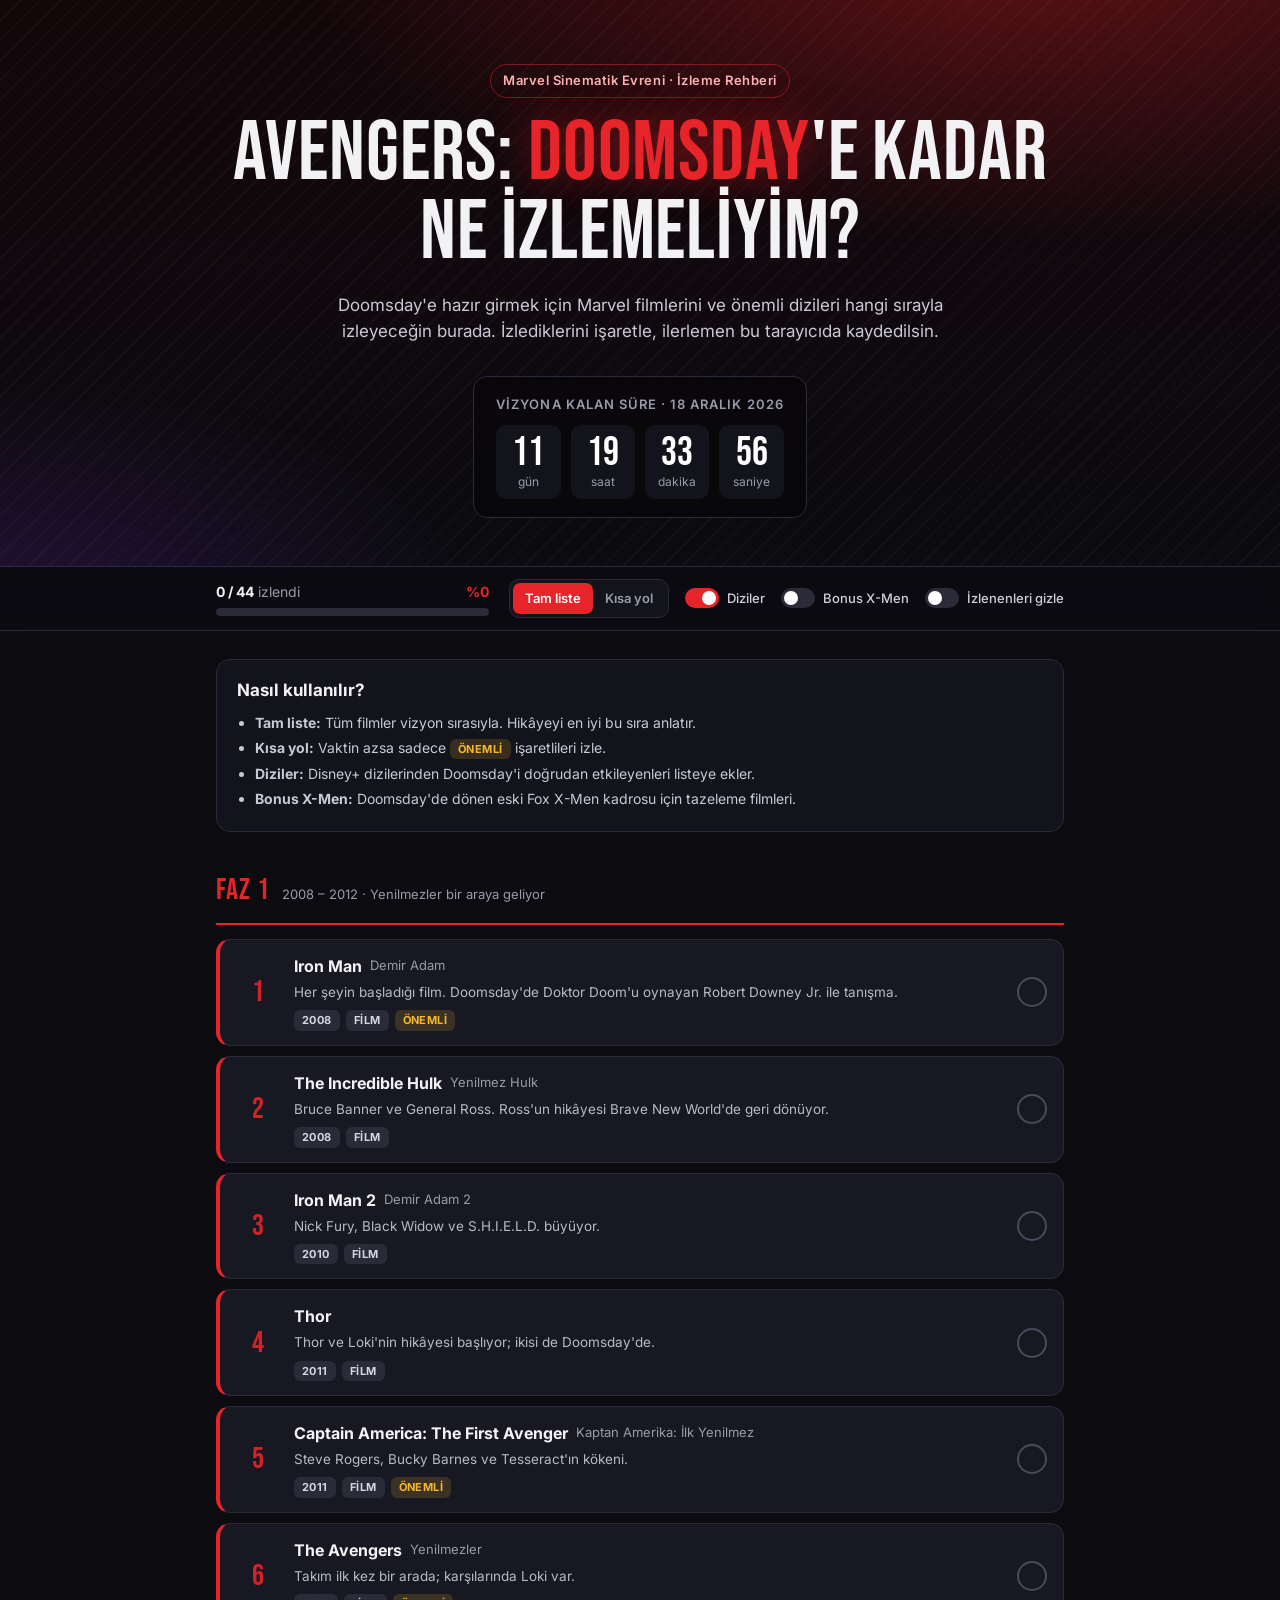
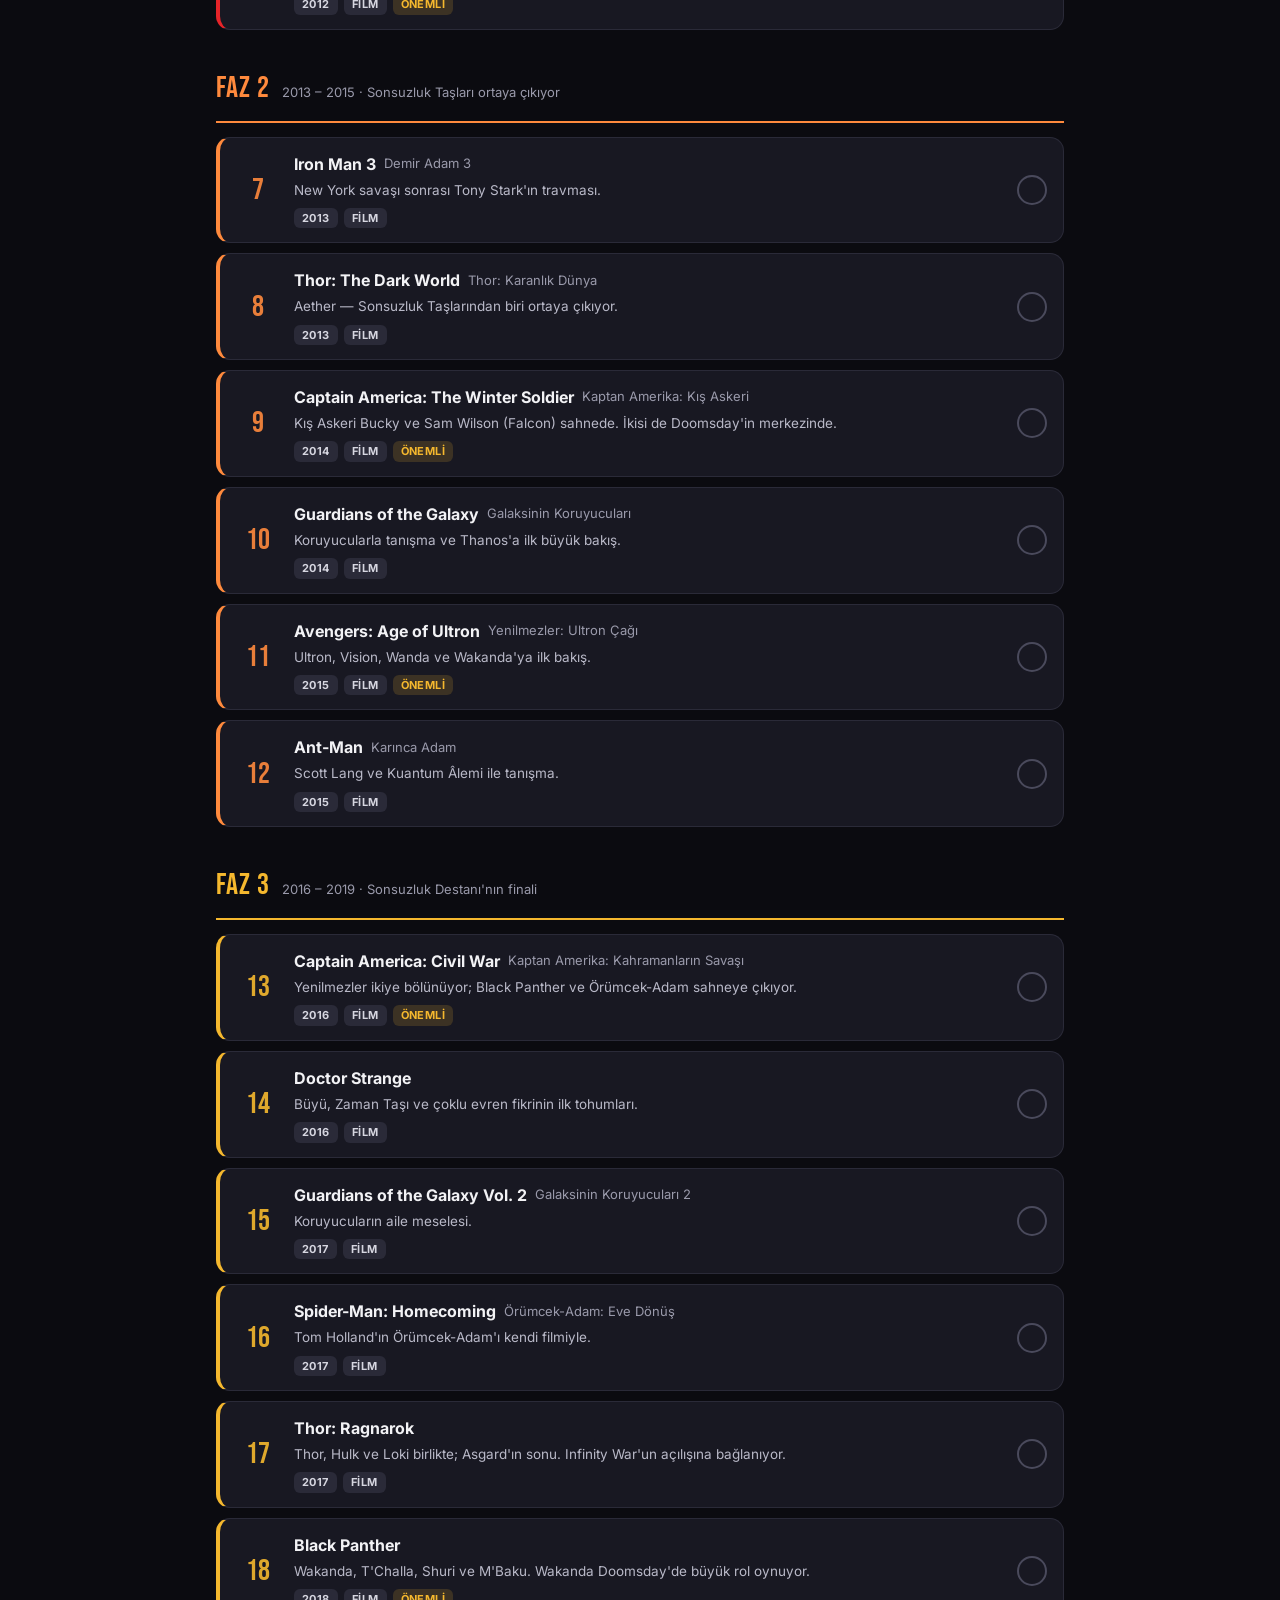
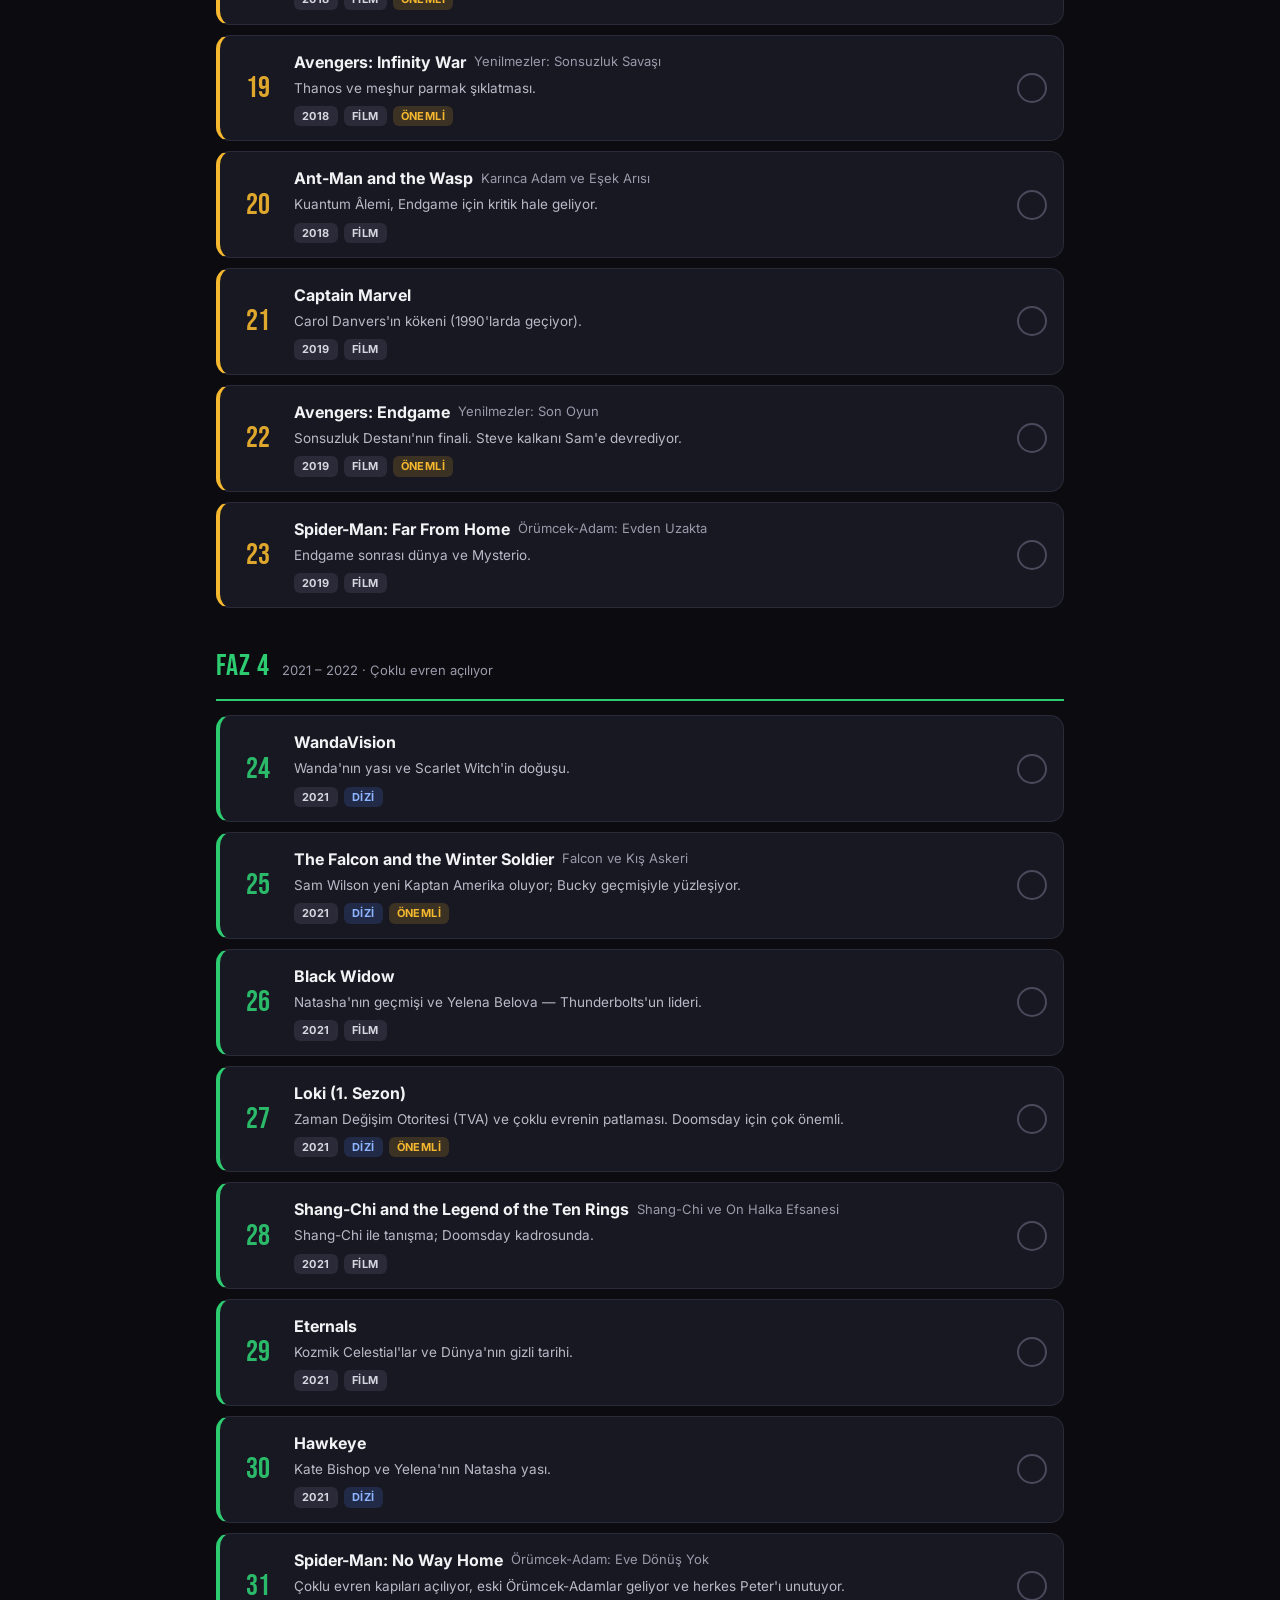
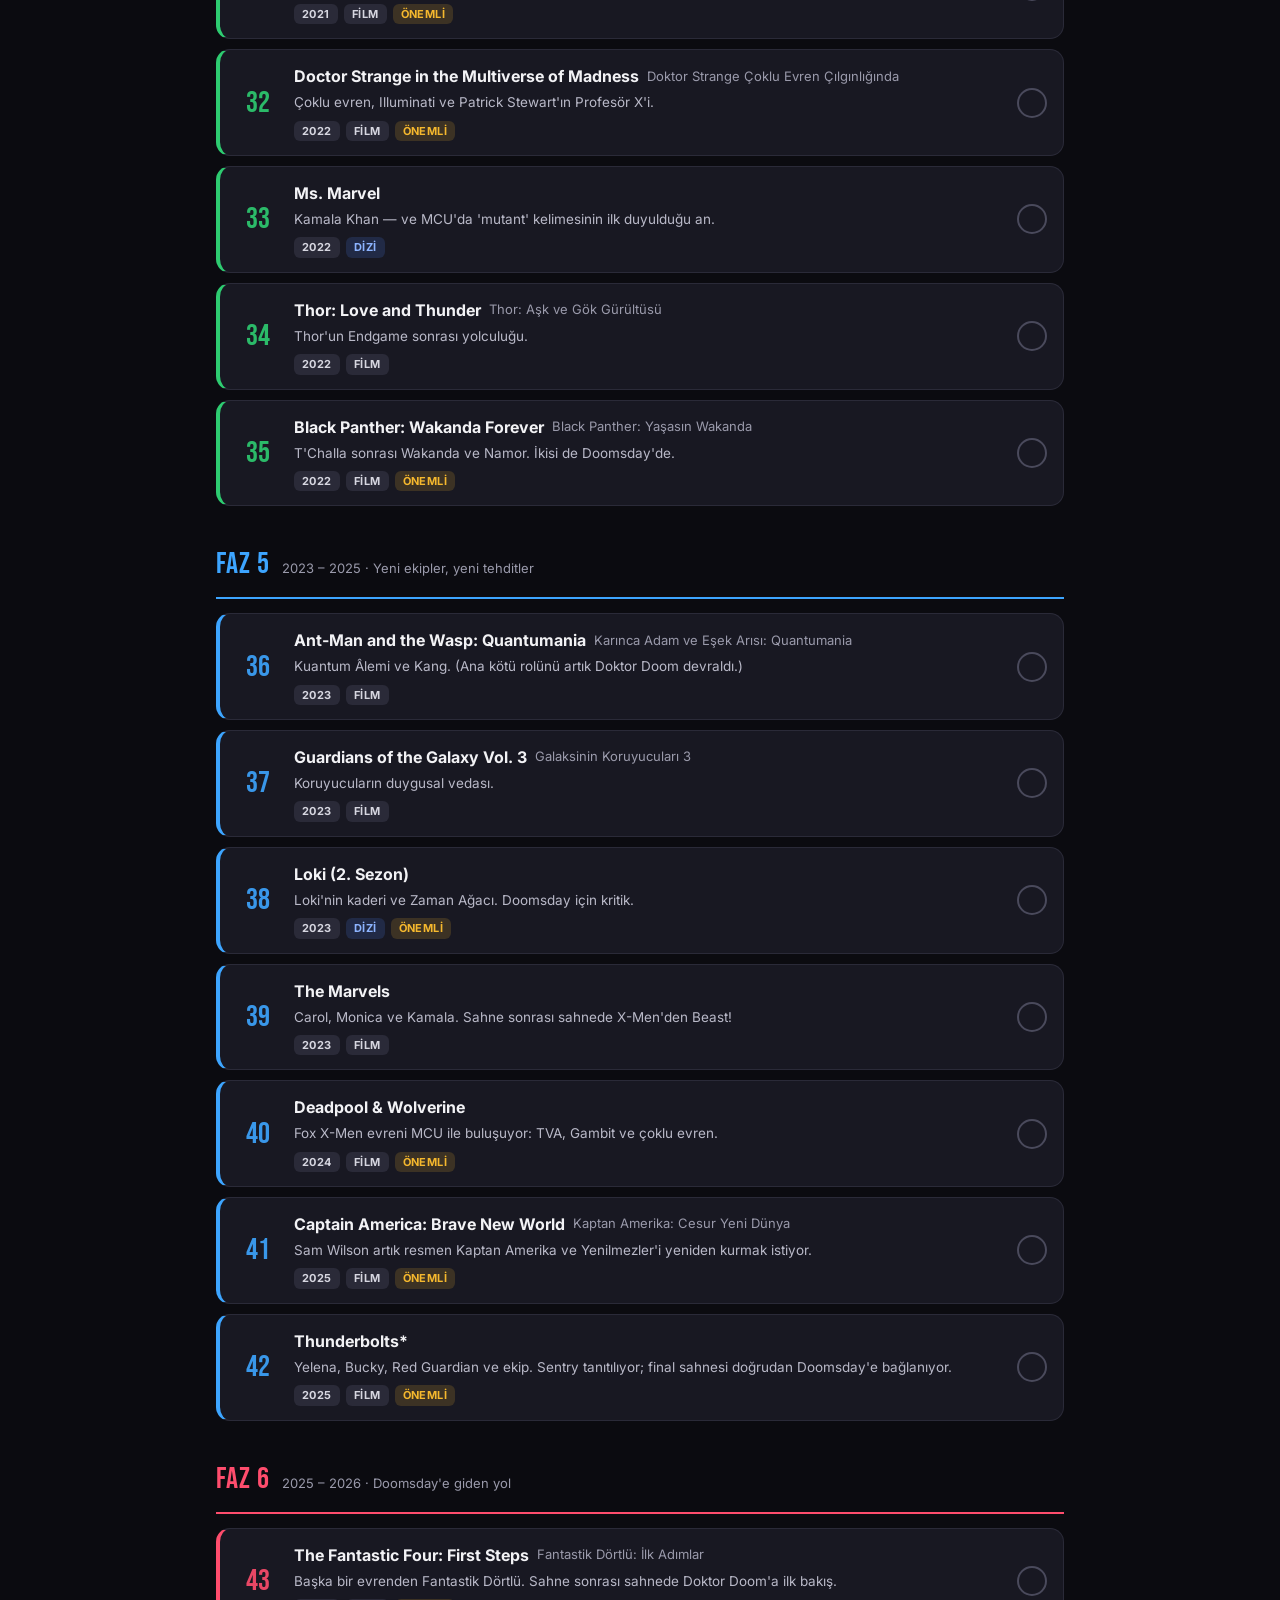
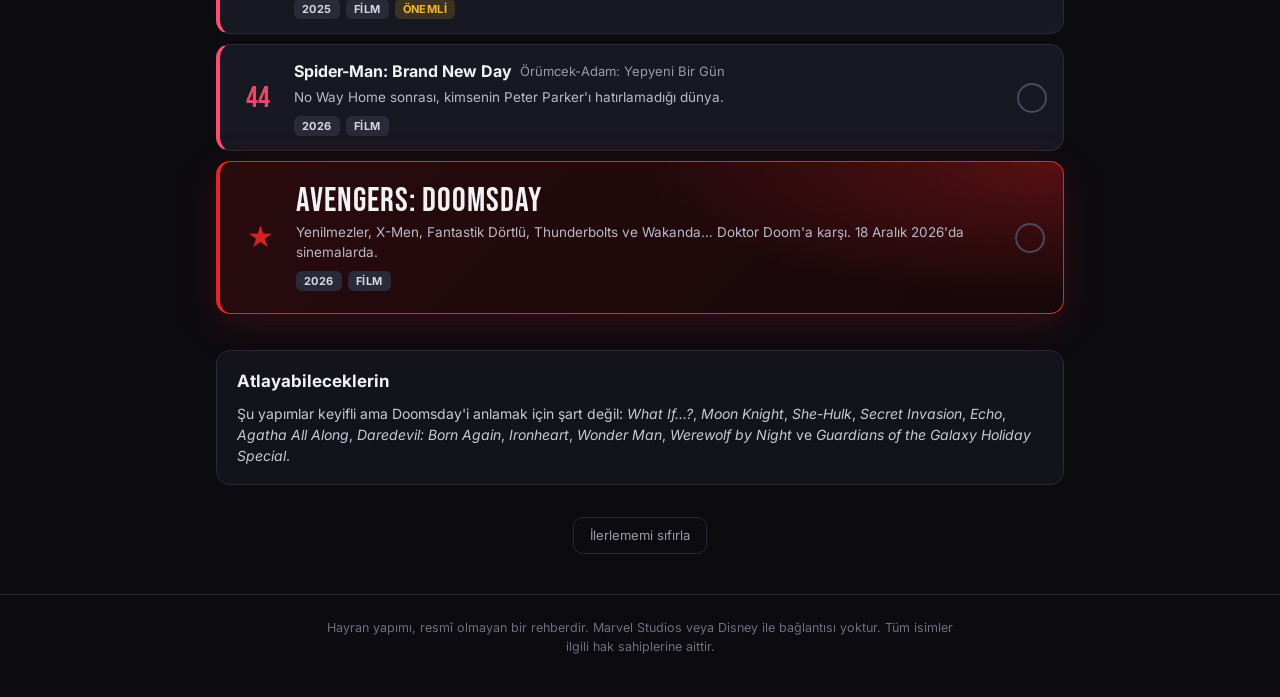
==== index.html @ 72cefd65 "Doomsday'e kadar Marvel izleme sırası sitesi Co-Authored-By: Claude Opus 5.5 <noreply@anthropic.com>" ====
<!doctype html>
<html lang="tr">
<head>
  <meta charset="utf-8">
  <meta name="viewport" content="width=device-width, initial-scale=1">
  <title>Doomsday'e Kadar Marvel İzleme Sırası</title>
  <meta name="description" content="Avengers: Doomsday'den önce hangi Marvel filmlerini ve dizilerini hangi sırayla izlemelisin? İzlediklerini işaretle, ilerlemeni takip et.">
  <meta property="og:title" content="Doomsday'e Kadar Marvel İzleme Sırası">
  <meta property="og:description" content="Avengers: Doomsday'den önce hangi Marvel yapımlarını hangi sırayla izlemelisin?">
  <link rel="icon" href="data:image/svg+xml,<svg xmlns='http://www.w3.org/2000/svg' viewBox='0 0 100 100'><rect width='100' height='100' rx='18' fill='%23e62429'/><text x='50' y='70' font-size='58' text-anchor='middle' font-family='Arial Black,Arial' font-weight='900' fill='white'>M</text></svg>">
  <link rel="preconnect" href="https://fonts.googleapis.com">
  <link rel="preconnect" href="https://fonts.gstatic.com" crossorigin>
  <link href="https://fonts.googleapis.com/css2?family=Bebas+Neue&family=Inter:wght@400;500;600;700&display=swap" rel="stylesheet">
  <link rel="stylesheet" href="style.css">
</head>
<body>
  <header class="hero">
    <div class="hero-inner">
      <p class="eyebrow">Marvel Sinematik Evreni · İzleme Rehberi</p>
      <h1>Avengers: <span>Doomsday</span>'e Kadar<br>Ne İzlemeliyim?</h1>
      <p class="lead">Doomsday'e hazır girmek için Marvel filmlerini ve önemli dizileri hangi sırayla izleyeceğin burada. İzlediklerini işaretle, ilerlemen bu tarayıcıda kaydedilsin.</p>

      <div class="countdown" id="countdown" aria-live="polite">
        <div class="cd-label">Vizyona kalan süre · 18 Aralık 2026</div>
        <div class="cd-grid">
          <div><b id="cd-d">--</b><small>gün</small></div>
          <div><b id="cd-h">--</b><small>saat</small></div>
          <div><b id="cd-m">--</b><small>dakika</small></div>
          <div><b id="cd-s">--</b><small>saniye</small></div>
        </div>
      </div>
    </div>
  </header>

  <div class="toolbar" id="toolbar">
    <div class="toolbar-inner">
      <div class="progress-wrap">
        <div class="progress-text"><span id="progress-count">0 / 0</span> izlendi <span id="progress-pct" class="pct">%0</span></div>
        <div class="progress-bar"><div id="progress-fill"></div></div>
      </div>
      <div class="controls">
        <div class="seg" role="group" aria-label="Liste türü">
          <button type="button" data-mode="full" class="active">Tam liste</button>
          <button type="button" data-mode="short">Kısa yol</button>
        </div>
        <label class="toggle"><input type="checkbox" id="show-series" checked><span></span>Diziler</label>
        <label class="toggle"><input type="checkbox" id="show-bonus"><span></span>Bonus X-Men</label>
        <label class="toggle"><input type="checkbox" id="hide-watched"><span></span>İzlenenleri gizle</label>
      </div>
    </div>
  </div>

  <main class="container">
    <section class="info">
      <div class="info-card">
        <h2>Nasıl kullanılır?</h2>
        <ul>
          <li><b>Tam liste:</b> Tüm filmler vizyon sırasıyla. Hikâyeyi en iyi bu sıra anlatır.</li>
          <li><b>Kısa yol:</b> Vaktin azsa sadece <span class="badge key">ÖNEMLİ</span> işaretlileri izle.</li>
          <li><b>Diziler:</b> Disney+ dizilerinden Doomsday'i doğrudan etkileyenleri listeye ekler.</li>
          <li><b>Bonus X-Men:</b> Doomsday'de dönen eski Fox X-Men kadrosu için tazeleme filmleri.</li>
        </ul>
      </div>
    </section>

    <div id="list"></div>

    <section class="info skip">
      <div class="info-card">
        <h2>Atlayabileceklerin</h2>
        <p>Şu yapımlar keyifli ama Doomsday'i anlamak için şart değil: <i>What If...?</i>, <i>Moon Knight</i>, <i>She-Hulk</i>, <i>Secret Invasion</i>, <i>Echo</i>, <i>Agatha All Along</i>, <i>Daredevil: Born Again</i>, <i>Ironheart</i>, <i>Wonder Man</i>, <i>Werewolf by Night</i> ve <i>Guardians of the Galaxy Holiday Special</i>.</p>
      </div>
    </section>

    <div class="reset-row">
      <button type="button" id="reset" class="reset">İlerlememi sıfırla</button>
    </div>
  </main>

  <footer>
    <p>Hayran yapımı, resmî olmayan bir rehberdir. Marvel Studios veya Disney ile bağlantısı yoktur. Tüm isimler ilgili hak sahiplerine aittir.</p>
  </footer>

  <script src="app.js"></script>
</body>
</html>
---- style.css ----
:root {
  --bg: #0b0b10;
  --bg-2: #13131b;
  --card: #181822;
  --card-hover: #1e1e2a;
  --line: #2a2a38;
  --text: #f2f2f5;
  --muted: #9a9aab;
  --red: #e62429;
  --red-dark: #a8151a;
  --gold: #f5b82e;
  --green: #2ecc71;
  --radius: 14px;
}

* { box-sizing: border-box; }

html { scroll-behavior: smooth; }

body {
  margin: 0;
  background: var(--bg);
  color: var(--text);
  font-family: "Inter", system-ui, -apple-system, "Segoe UI", Roboto, sans-serif;
  line-height: 1.5;
  -webkit-font-smoothing: antialiased;
}

/* ---------- Hero ---------- */
.hero {
  position: relative;
  overflow: hidden;
  padding: 64px 16px 48px;
  background:
    radial-gradient(1200px 500px at 80% -10%, rgba(230, 36, 41, .35), transparent 60%),
    radial-gradient(800px 400px at 0% 110%, rgba(120, 40, 200, .22), transparent 60%),
    linear-gradient(180deg, #14070a 0%, var(--bg) 100%);
  border-bottom: 1px solid var(--line);
}

.hero::after {
  content: "";
  position: absolute;
  inset: 0;
  background-image: repeating-linear-gradient(135deg, rgba(255,255,255,.025) 0 2px, transparent 2px 14px);
  pointer-events: none;
}

.hero-inner {
  position: relative;
  z-index: 1;
  max-width: 880px;
  margin: 0 auto;
  text-align: center;
}

.eyebrow {
  display: inline-block;
  margin: 0 0 16px;
  padding: 6px 12px;
  border: 1px solid rgba(230, 36, 41, .5);
  border-radius: 999px;
  color: #ffb3b5;
  font-size: 13px;
  font-weight: 600;
  letter-spacing: .04em;
}

h1 {
  margin: 0;
  font-family: "Bebas Neue", Impact, sans-serif;
  font-weight: 400;
  font-size: clamp(42px, 8vw, 84px);
  line-height: .95;
  letter-spacing: .01em;
}

h1 span { color: var(--red); text-shadow: 0 0 40px rgba(230, 36, 41, .5); }

.lead {
  max-width: 620px;
  margin: 20px auto 0;
  color: #c9c9d6;
  font-size: 17px;
}

/* ---------- Countdown ---------- */
.countdown {
  display: inline-block;
  margin-top: 32px;
  padding: 18px 22px;
  background: rgba(0, 0, 0, .35);
  border: 1px solid var(--line);
  border-radius: var(--radius);
  backdrop-filter: blur(6px);
}

.cd-label {
  color: var(--muted);
  font-size: 13px;
  font-weight: 600;
  text-transform: uppercase;
  letter-spacing: .08em;
  margin-bottom: 10px;
}

.cd-grid {
  display: grid;
  grid-template-columns: repeat(4, minmax(64px, 1fr));
  gap: 10px;
}

.cd-grid div {
  display: flex;
  flex-direction: column;
  align-items: center;
  padding: 8px 6px;
  background: var(--bg-2);
  border-radius: 10px;
}

.cd-grid b {
  font-family: "Bebas Neue", Impact, sans-serif;
  font-weight: 400;
  font-size: 40px;
  line-height: 1;
  color: #fff;
  font-variant-numeric: tabular-nums;
}

.cd-grid small { color: var(--muted); font-size: 12px; }

.countdown.released .cd-grid { display: none; }
.countdown.released .cd-label { color: var(--gold); font-size: 16px; margin: 0; }

/* ---------- Toolbar ---------- */
.toolbar {
  position: sticky;
  top: 0;
  z-index: 10;
  background: rgba(11, 11, 16, .88);
  backdrop-filter: blur(10px);
  border-bottom: 1px solid var(--line);
}

.toolbar-inner {
  max-width: 880px;
  margin: 0 auto;
  padding: 12px 16px;
  display: flex;
  flex-wrap: wrap;
  gap: 12px 20px;
  align-items: center;
  justify-content: space-between;
}

.progress-wrap { flex: 1 1 220px; min-width: 200px; }

.progress-text { font-size: 14px; color: var(--muted); margin-bottom: 6px; }
.progress-text #progress-count { color: var(--text); font-weight: 700; }
.pct { float: right; color: var(--red); font-weight: 700; }

.progress-bar {
  height: 8px;
  background: var(--line);
  border-radius: 99px;
  overflow: hidden;
}

#progress-fill {
  height: 100%;
  width: 0;
  background: linear-gradient(90deg, var(--red-dark), var(--red), #ff6a3d);
  border-radius: 99px;
  transition: width .4s ease;
}

.controls {
  display: flex;
  flex-wrap: wrap;
  gap: 10px 16px;
  align-items: center;
}

.seg {
  display: inline-flex;
  background: var(--bg-2);
  border: 1px solid var(--line);
  border-radius: 10px;
  padding: 3px;
}

.seg button {
  border: 0;
  background: transparent;
  color: var(--muted);
  font: inherit;
  font-size: 13px;
  font-weight: 600;
  padding: 6px 12px;
  border-radius: 7px;
  cursor: pointer;
}

.seg button.active { background: var(--red); color: #fff; }

.toggle {
  display: inline-flex;
  align-items: center;
  gap: 8px;
  font-size: 13px;
  font-weight: 500;
  color: #d0d0dc;
  cursor: pointer;
  user-select: none;
}

.toggle input { position: absolute; opacity: 0; pointer-events: none; }

.toggle span {
  position: relative;
  width: 34px;
  height: 20px;
  background: var(--line);
  border-radius: 99px;
  transition: background .2s;
  flex-shrink: 0;
}

.toggle span::after {
  content: "";
  position: absolute;
  top: 3px;
  left: 3px;
  width: 14px;
  height: 14px;
  background: #fff;
  border-radius: 50%;
  transition: transform .2s;
}

.toggle input:checked + span { background: var(--red); }
.toggle input:checked + span::after { transform: translateX(14px); }
.toggle input:focus-visible + span { outline: 2px solid var(--gold); outline-offset: 2px; }

/* ---------- Content ---------- */
.container {
  max-width: 880px;
  margin: 0 auto;
  padding: 28px 16px 40px;
}

.info-card {
  background: var(--bg-2);
  border: 1px solid var(--line);
  border-radius: var(--radius);
  padding: 18px 20px;
}

.info-card h2 { margin: 0 0 8px; font-size: 17px; }
.info-card ul { margin: 0; padding-left: 18px; color: #c9c9d6; font-size: 14px; }
.info-card li { margin: 4px 0; }
.info-card p { margin: 0; color: #c9c9d6; font-size: 14px; }
.info.skip { margin-top: 36px; }

.phase { margin-top: 36px; }

.phase-head {
  display: flex;
  align-items: baseline;
  gap: 12px;
  margin-bottom: 14px;
  padding-bottom: 10px;
  border-bottom: 2px solid var(--phase-color, var(--red));
}

.phase-head h3 {
  margin: 0;
  font-family: "Bebas Neue", Impact, sans-serif;
  font-weight: 400;
  font-size: 30px;
  letter-spacing: .03em;
  color: var(--phase-color, var(--red));
}

.phase-head p { margin: 0; color: var(--muted); font-size: 13px; }

.items { display: grid; gap: 10px; }

.item {
  position: relative;
  display: grid;
  grid-template-columns: 44px 1fr auto;
  gap: 14px;
  align-items: center;
  padding: 14px 16px;
  background: var(--card);
  border: 1px solid var(--line);
  border-left: 4px solid var(--phase-color, var(--red));
  border-radius: var(--radius);
  cursor: pointer;
  transition: background .15s, transform .15s, opacity .2s;
}

.item:hover { background: var(--card-hover); }
.item:focus-visible { outline: 2px solid var(--gold); outline-offset: 2px; }

.num {
  font-family: "Bebas Neue", Impact, sans-serif;
  font-size: 30px;
  line-height: 1;
  text-align: center;
  color: var(--phase-color, var(--red));
  opacity: .9;
}

.title-row {
  display: flex;
  flex-wrap: wrap;
  align-items: center;
  gap: 6px 8px;
}

.title { margin: 0; font-size: 16px; font-weight: 700; }
.tr-title { color: var(--muted); font-size: 13px; }

.note { margin: 4px 0 0; font-size: 13.5px; color: #b9b9c8; }

.meta { display: flex; flex-wrap: wrap; gap: 6px; margin-top: 8px; }

.badge {
  display: inline-block;
  padding: 2px 8px;
  border-radius: 6px;
  font-size: 11px;
  font-weight: 700;
  letter-spacing: .04em;
  background: var(--line);
  color: #d6d6e0;
}

.badge.key { background: rgba(245, 184, 46, .16); color: var(--gold); }
.badge.series { background: rgba(80, 140, 255, .16); color: #8db4ff; }
.badge.bonus { background: rgba(180, 100, 255, .16); color: #c9a2ff; }

.check {
  width: 30px;
  height: 30px;
  border: 2px solid #4a4a5c;
  border-radius: 50%;
  display: grid;
  place-items: center;
  transition: background .2s, border-color .2s;
}

.check svg { width: 16px; height: 16px; opacity: 0; transition: opacity .2s; }

.item.watched { opacity: .55; }
.item.watched .title { text-decoration: line-through; text-decoration-color: rgba(255,255,255,.35); }
.item.watched .check { background: var(--green); border-color: var(--green); }
.item.watched .check svg { opacity: 1; }

/* Finale card */
.item.finale {
  grid-template-columns: 44px 1fr auto;
  padding: 22px 18px;
  border: 1px solid var(--red);
  border-left: 4px solid var(--red);
  background:
    radial-gradient(600px 200px at 100% 0%, rgba(230, 36, 41, .3), transparent 70%),
    linear-gradient(135deg, #2a0b0e, #160709);
  box-shadow: 0 10px 40px rgba(230, 36, 41, .18);
}

.item.finale .title {
  font-family: "Bebas Neue", Impact, sans-serif;
  font-weight: 400;
  font-size: 34px;
  letter-spacing: .03em;
  line-height: 1;
}

.item.finale .num { color: var(--red); }

.empty {
  padding: 24px;
  text-align: center;
  color: var(--muted);
  border: 1px dashed var(--line);
  border-radius: var(--radius);
}

.reset-row { text-align: center; margin-top: 32px; }

.reset {
  background: transparent;
  border: 1px solid var(--line);
  color: var(--muted);
  font: inherit;
  font-size: 13px;
  padding: 8px 16px;
  border-radius: 10px;
  cursor: pointer;
}

.reset:hover { color: var(--text); border-color: var(--red); }

footer {
  border-top: 1px solid var(--line);
  padding: 24px 16px 40px;
  text-align: center;
  color: #6f6f80;
  font-size: 12.5px;
}

footer p { max-width: 640px; margin: 0 auto; }

/* ---------- Mobile ---------- */
@media (max-width: 600px) {
  .hero { padding: 44px 16px 36px; }
  .lead { font-size: 15px; }
  .cd-grid { grid-template-columns: repeat(4, minmax(56px, 1fr)); gap: 6px; }
  .cd-grid b { font-size: 30px; }
  .toolbar { position: static; }
  .controls { width: 100%; }
  .item { grid-template-columns: 32px 1fr auto; gap: 10px; padding: 12px; }
  .num { font-size: 24px; }
  .title { font-size: 15px; }
  .item.finale .title { font-size: 28px; }
  .check { width: 26px; height: 26px; }
}
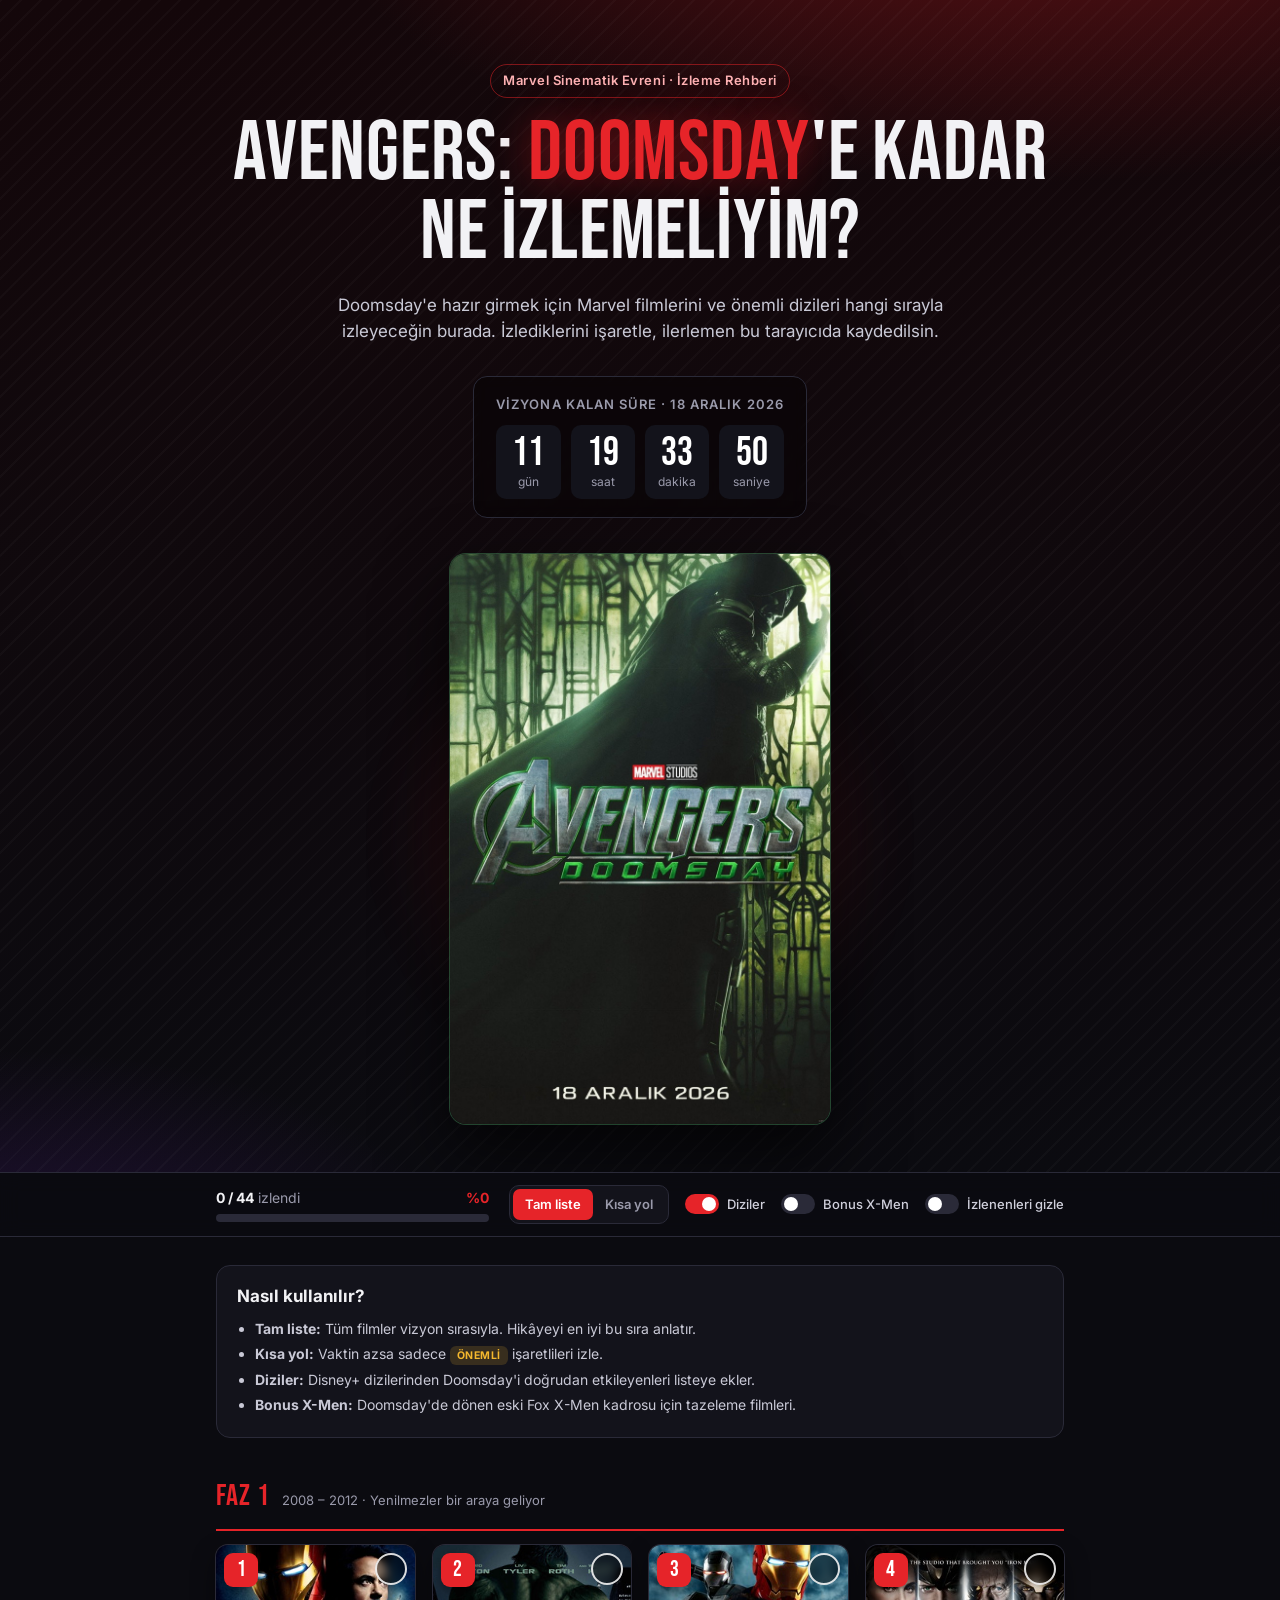
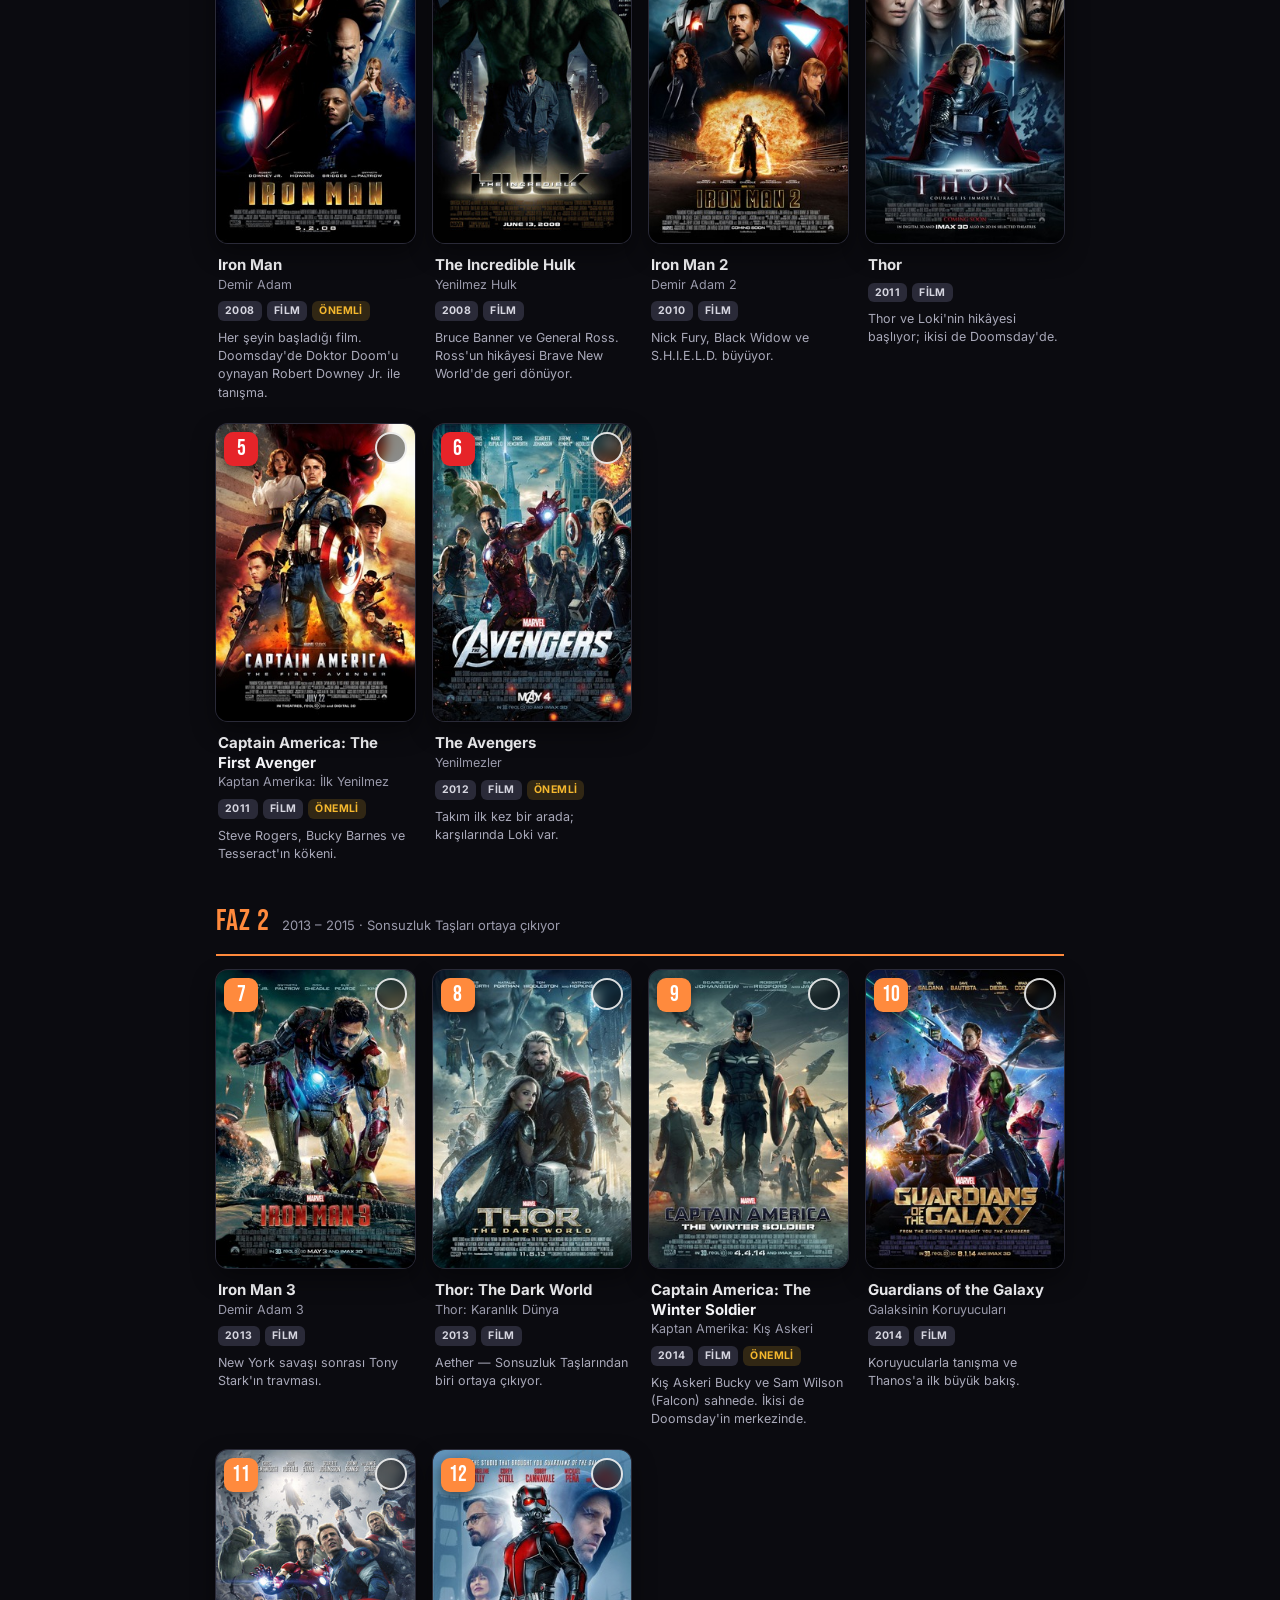
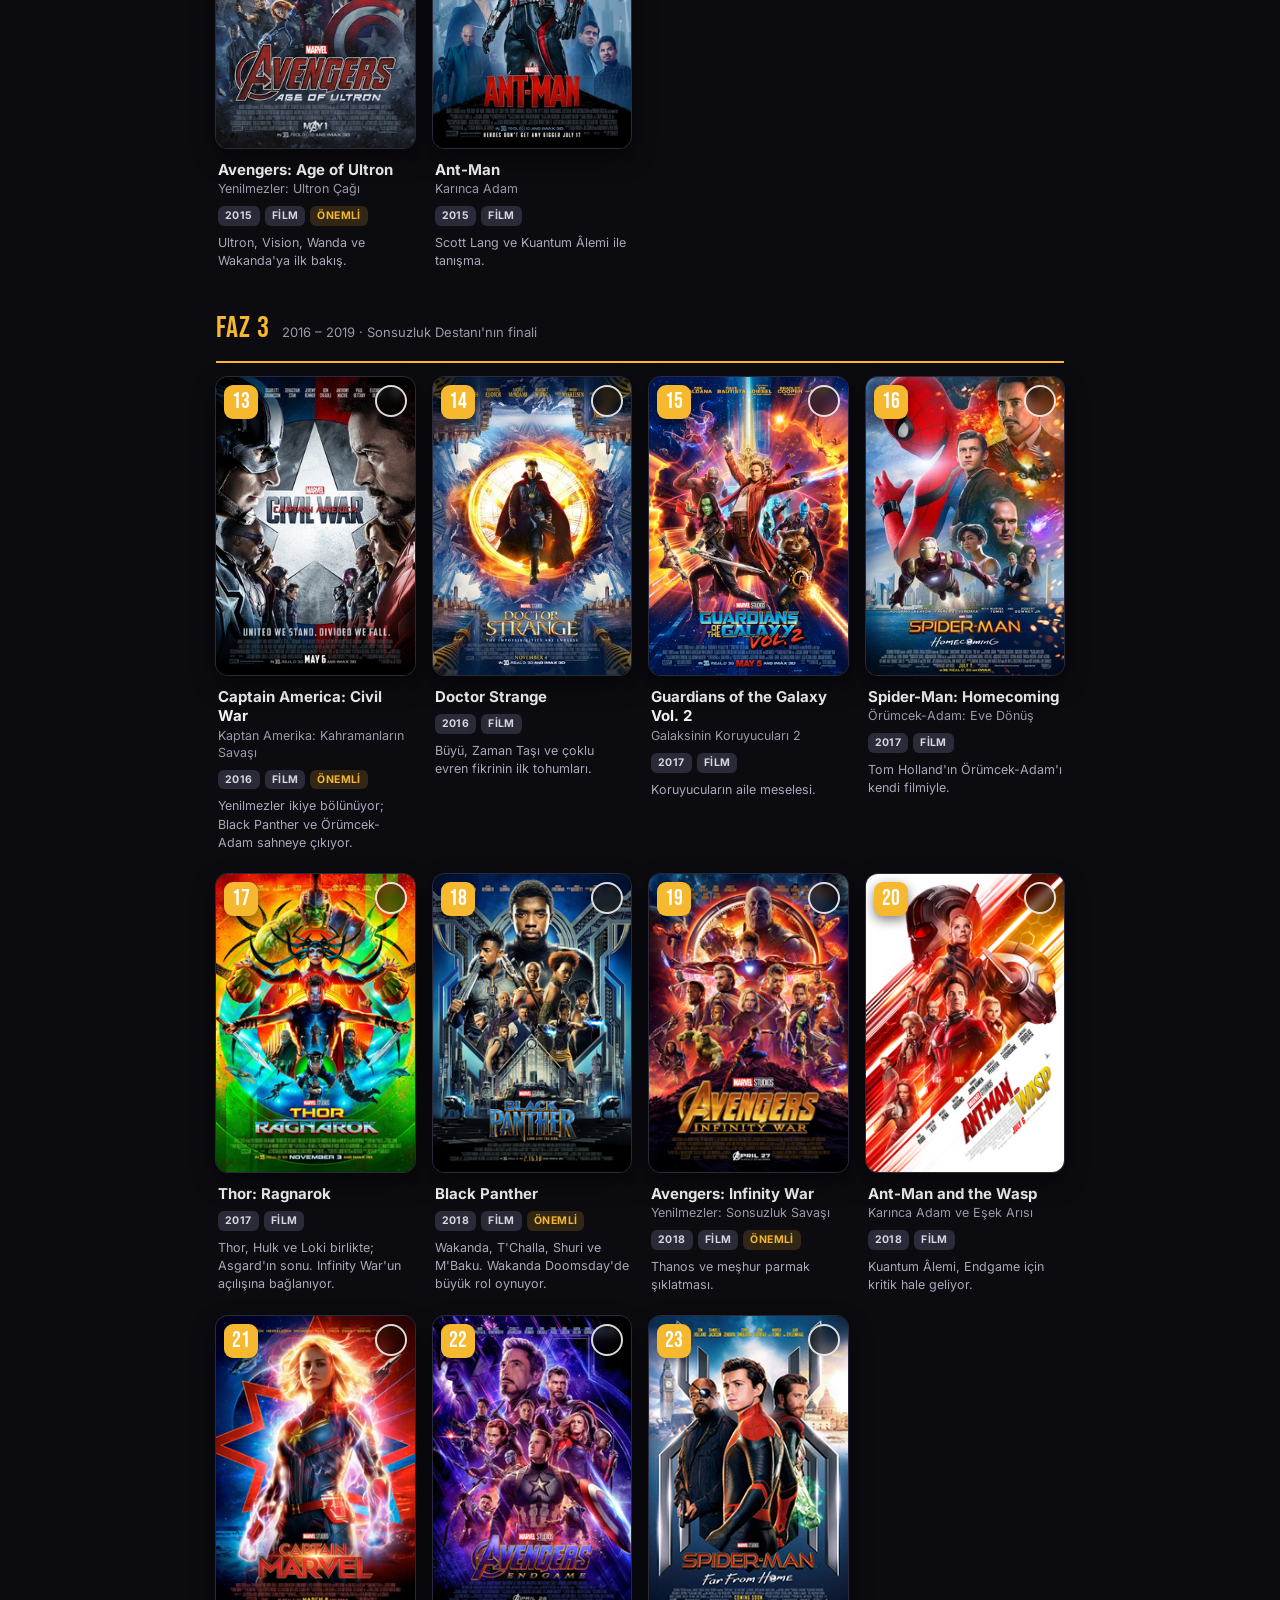
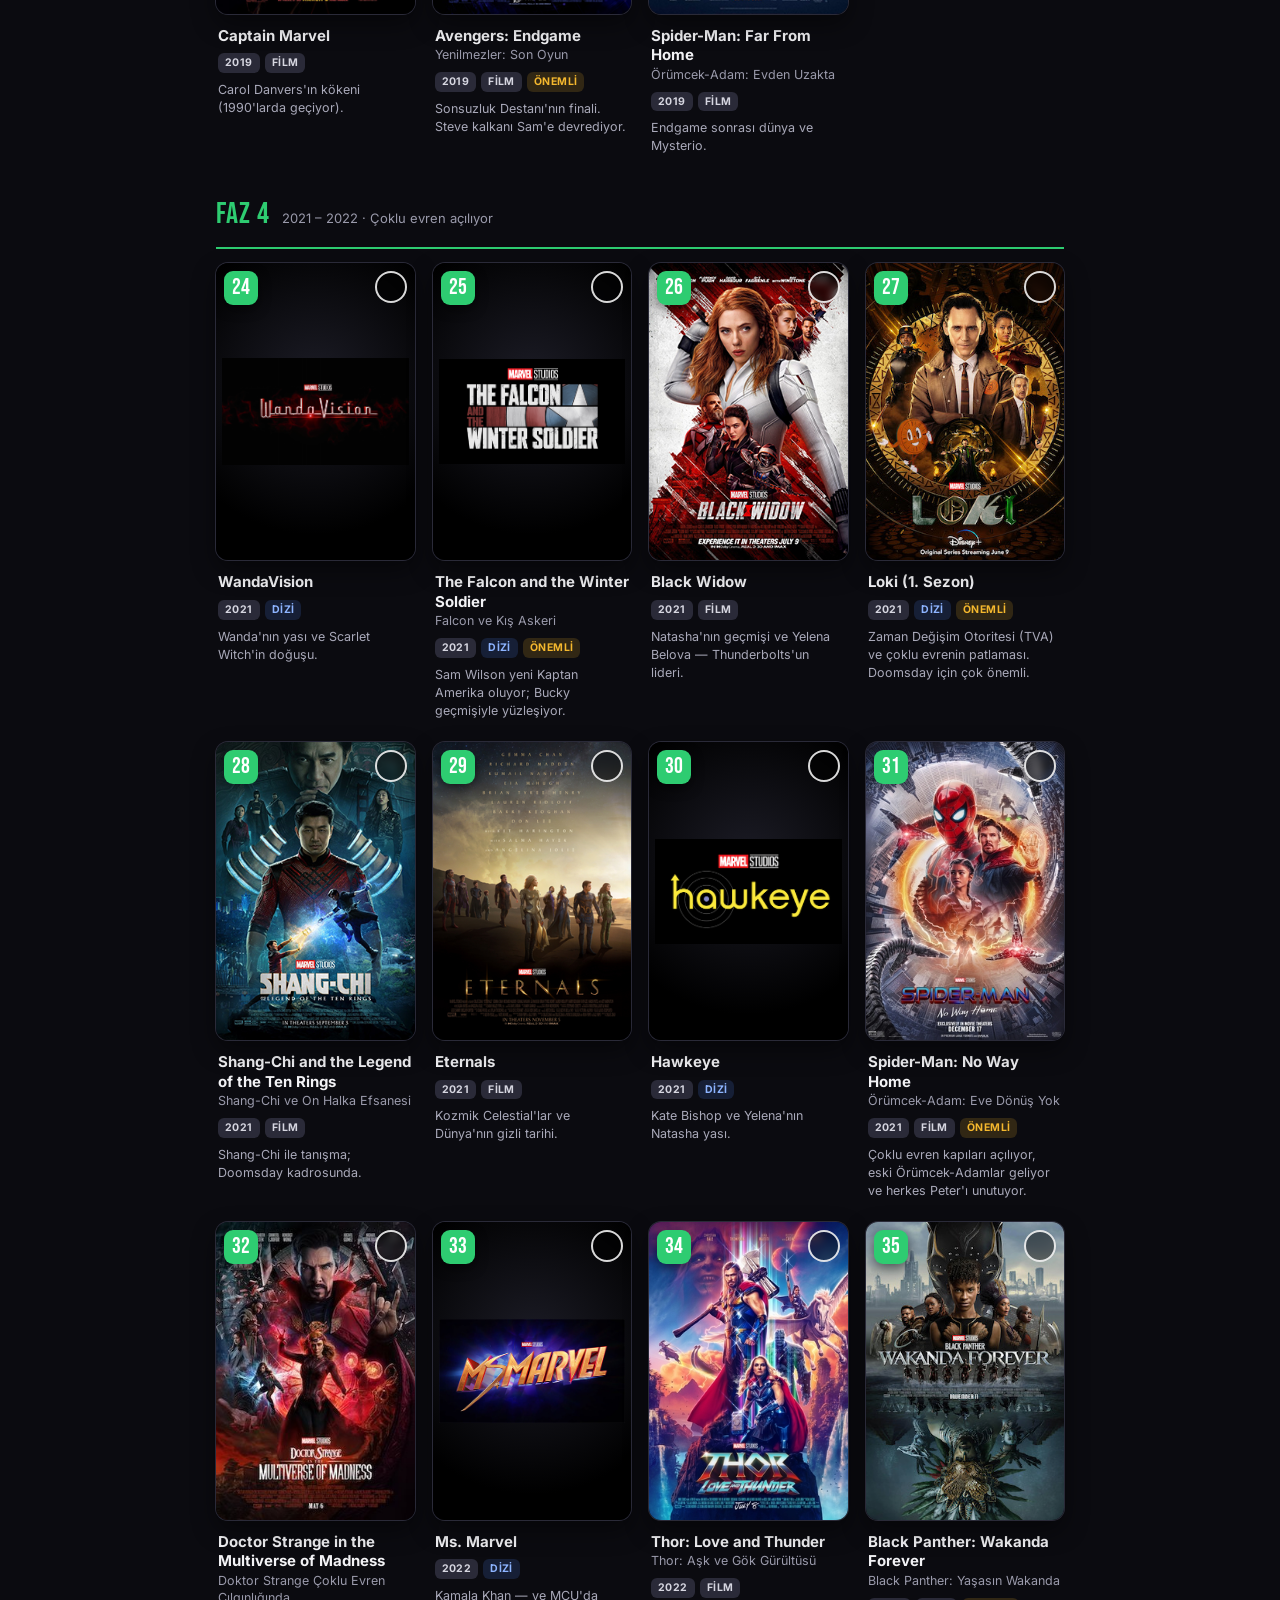
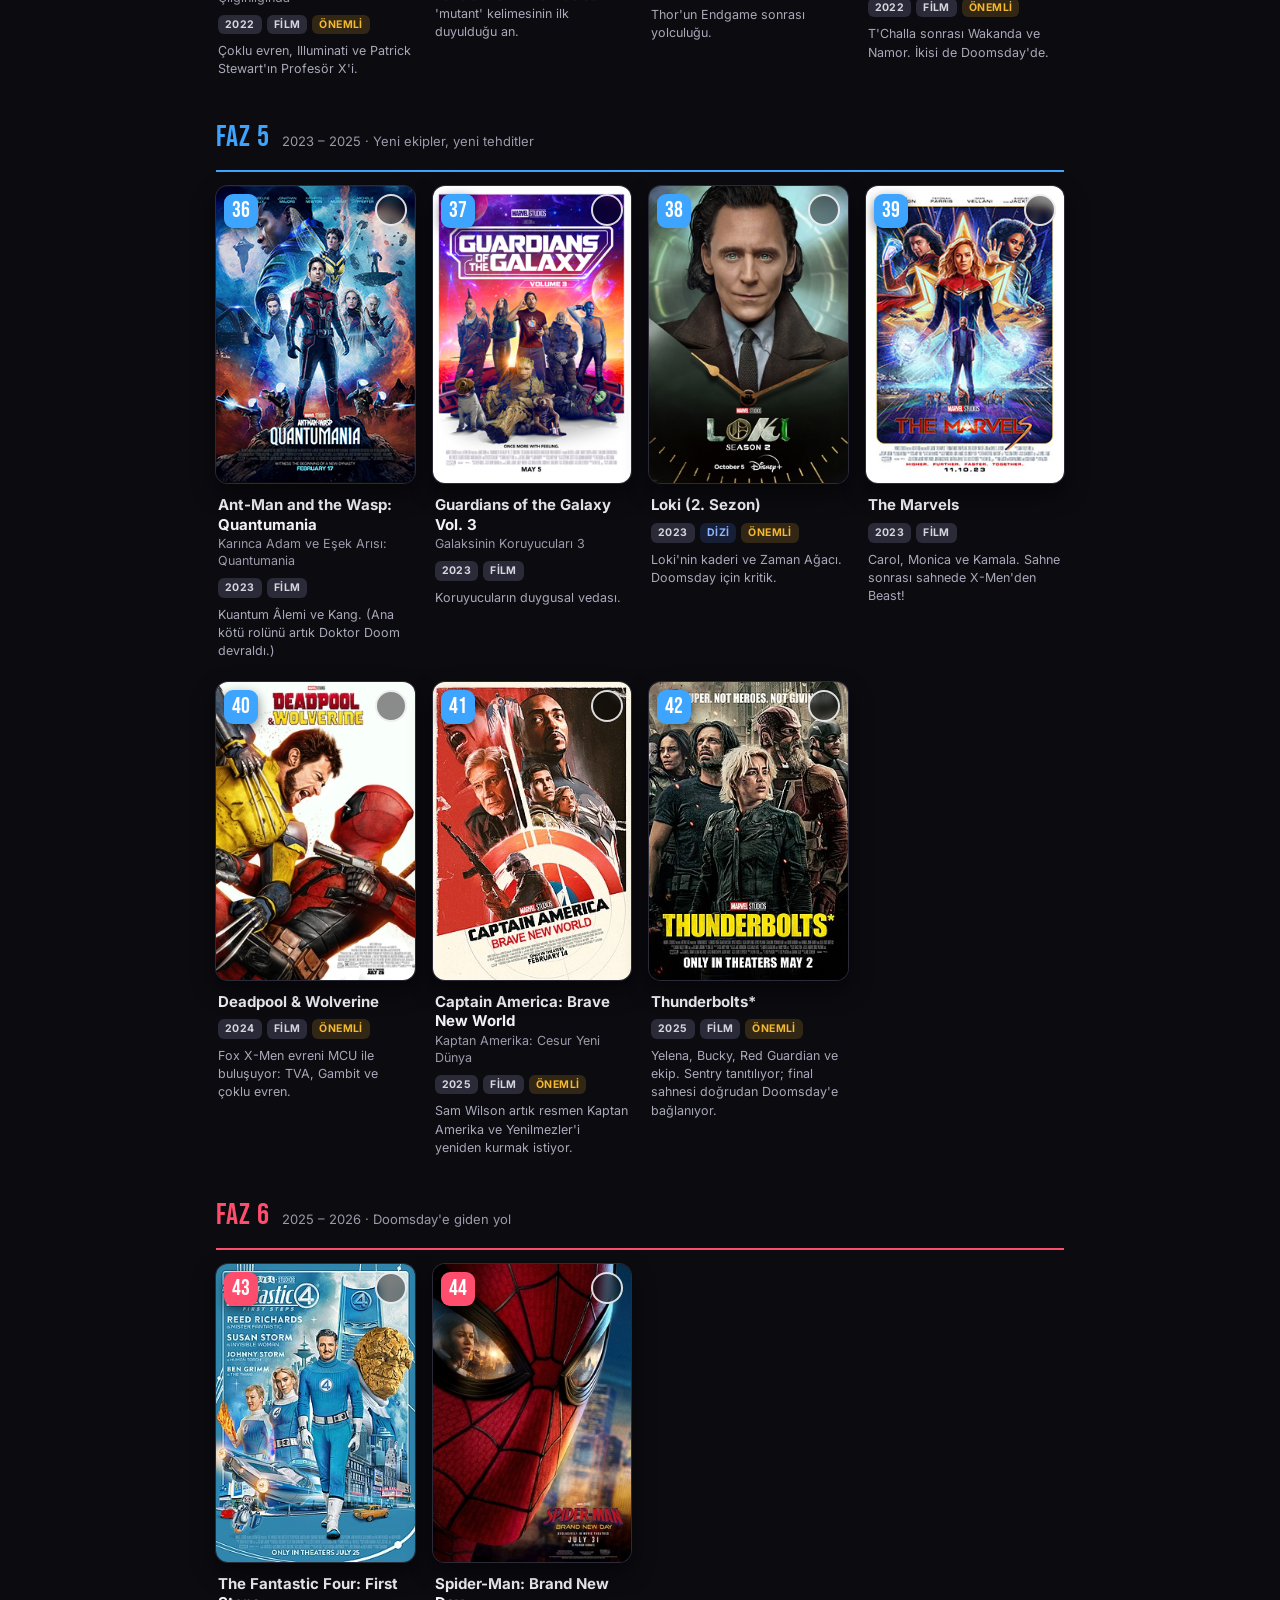
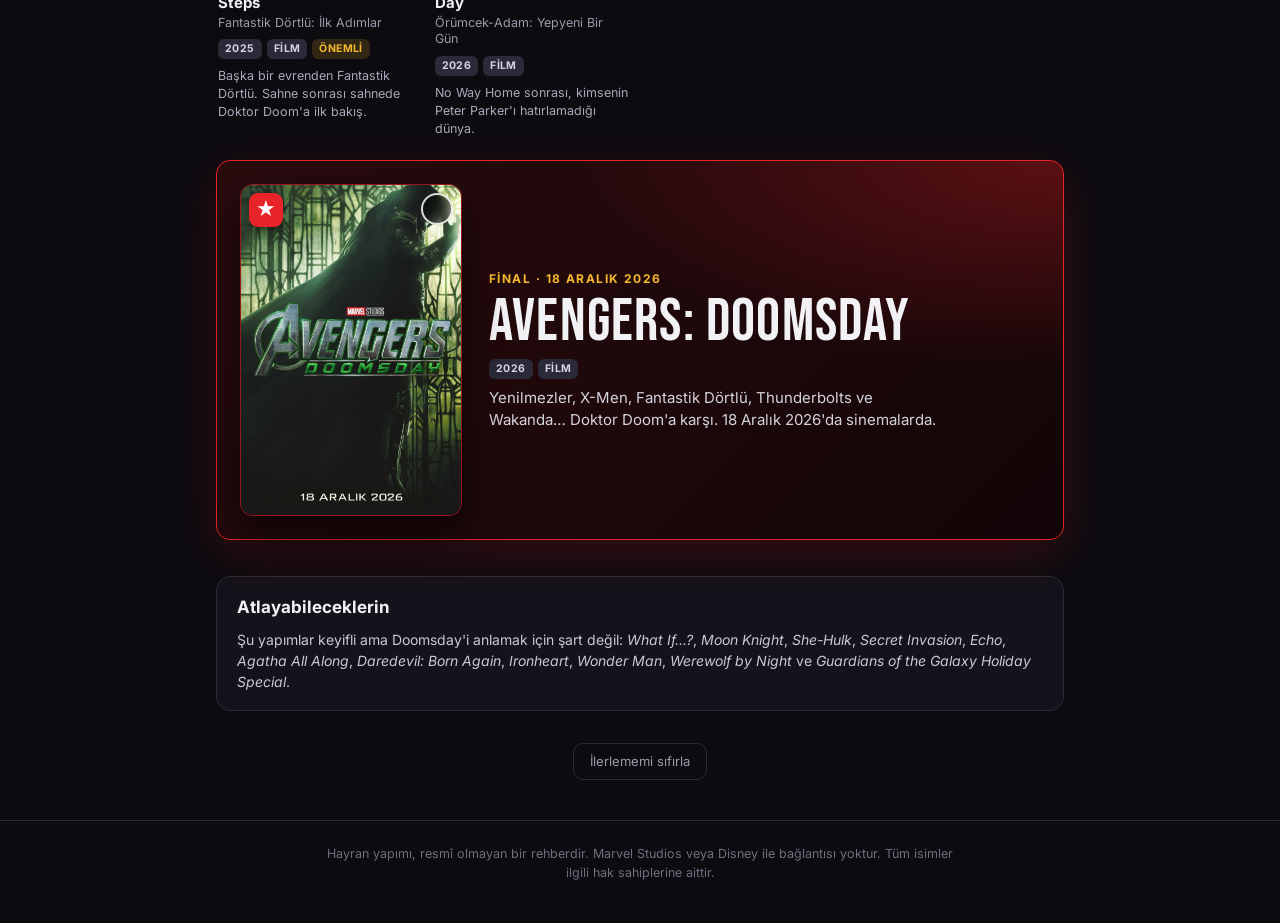
==== commit 9ea25837: "Girişe büyük Doomsday afişini ekle Co-Authored-By: Claude Opus 5.5 <noreply@anthropic.com>" ====
--- a/index.html
+++ b/index.html
@@ -29,6 +29,10 @@
           <div><b id="cd-s">--</b><small>saniye</small></div>
         </div>
       </div>
+
+      <figure class="hero-poster">
+        <img src="posters/doomsday.jpg" alt="Avengers: Doomsday afişi" width="780" height="1170">
+      </figure>
     </div>
   </header>
 
--- a/style.css
+++ b/style.css
@@ -130,6 +130,30 @@
 
 .cd-grid small { color: var(--muted); font-size: 12px; }
 
+/* ---------- Doomsday afişi ---------- */
+.hero-poster {
+  position: relative;
+  width: min(380px, 78vw);
+  margin: 36px auto 0;
+}
+
+.hero-poster::before {
+  content: "";
+  position: absolute;
+  inset: 8% -12%;
+  background: radial-gradient(closest-side, rgba(70, 220, 110, .38), rgba(230, 36, 41, .18) 60%, transparent);
+  filter: blur(30px);
+  z-index: -1;
+}
+
+.hero-poster img {
+  display: block;
+  width: 100%;
+  height: auto;
+  border-radius: 16px;
+  box-shadow: 0 0 0 1px rgba(120, 255, 160, .25), 0 30px 70px rgba(0, 0, 0, .7);
+}
+
 .countdown.released .cd-grid { display: none; }
 .countdown.released .cd-label { color: var(--gold); font-size: 16px; margin: 0; }
 
@@ -285,54 +309,139 @@
 
 .phase-head p { margin: 0; color: var(--muted); font-size: 13px; }
 
-.items { display: grid; gap: 10px; }
+.items {
+  display: grid;
+  grid-template-columns: repeat(auto-fill, minmax(170px, 1fr));
+  gap: 22px 18px;
+}
 
 .item {
   position: relative;
+  display: flex;
+  flex-direction: column;
+  cursor: pointer;
+  border-radius: var(--radius);
+  outline: none;
+}
+
+.item:focus-visible .poster { outline: 3px solid var(--gold); outline-offset: 3px; }
+
+/* Afiş */
+.poster {
+  position: relative;
+  aspect-ratio: 2 / 3;
+  border-radius: 12px;
+  overflow: hidden;
+  background: linear-gradient(160deg, #22222e, #101016);
+  box-shadow: 0 0 0 1px var(--line), 0 10px 24px rgba(0, 0, 0, .45);
+  transition: transform .25s ease, box-shadow .25s ease;
+}
+
+.item:hover .poster {
+  transform: translateY(-4px);
+  box-shadow: 0 0 0 2px var(--phase-color, var(--red)), 0 16px 36px rgba(0, 0, 0, .6);
+}
+
+.poster img {
+  position: absolute;
+  inset: 0;
+  width: 100%;
+  height: 100%;
+  object-fit: cover;
+  transition: filter .3s ease;
+}
+
+/* Sadece yatay logosu olan diziler */
+.poster.logo { background: radial-gradient(circle at 50% 40%, #1c1c26, #000 75%); }
+.poster.logo img { object-fit: contain; padding: 0 6px; }
+
+.poster-fallback {
+  position: absolute;
+  inset: 0;
+  display: none;
+  place-items: center;
+  padding: 14px;
+  text-align: center;
+  font-family: "Bebas Neue", Impact, sans-serif;
+  font-size: 26px;
+  line-height: 1;
+  color: var(--phase-color, var(--red));
+}
+
+.poster.broken img { display: none; }
+.poster.broken .poster-fallback { display: grid; }
+
+.num {
+  position: absolute;
+  top: 8px;
+  left: 8px;
+  min-width: 34px;
+  height: 34px;
+  padding: 0 6px;
   display: grid;
-  grid-template-columns: 44px 1fr auto;
-  gap: 14px;
-  align-items: center;
-  padding: 14px 16px;
-  background: var(--card);
-  border: 1px solid var(--line);
-  border-left: 4px solid var(--phase-color, var(--red));
-  border-radius: var(--radius);
-  cursor: pointer;
-  transition: background .15s, transform .15s, opacity .2s;
-}
-
-.item:hover { background: var(--card-hover); }
-.item:focus-visible { outline: 2px solid var(--gold); outline-offset: 2px; }
-
-.num {
+  place-items: center;
   font-family: "Bebas Neue", Impact, sans-serif;
-  font-size: 30px;
+  font-size: 22px;
   line-height: 1;
+  color: #fff;
+  background: var(--phase-color, var(--red));
+  border-radius: 9px;
+  box-shadow: 0 4px 12px rgba(0, 0, 0, .5);
+}
+
+.check {
+  position: absolute;
+  top: 8px;
+  right: 8px;
+  width: 32px;
+  height: 32px;
+  border: 2px solid rgba(255, 255, 255, .85);
+  border-radius: 50%;
+  display: grid;
+  place-items: center;
+  background: rgba(0, 0, 0, .45);
+  backdrop-filter: blur(4px);
+  transition: background .2s, border-color .2s, transform .2s;
+}
+
+.item:hover .check { transform: scale(1.08); }
+.check svg { width: 16px; height: 16px; opacity: 0; transition: opacity .2s; }
+
+.watched-label {
+  position: absolute;
+  left: 0;
+  right: 0;
+  bottom: 0;
+  padding: 26px 10px 10px;
   text-align: center;
-  color: var(--phase-color, var(--red));
-  opacity: .9;
-}
-
-.title-row {
-  display: flex;
-  flex-wrap: wrap;
-  align-items: center;
-  gap: 6px 8px;
-}
-
-.title { margin: 0; font-size: 16px; font-weight: 700; }
-.tr-title { color: var(--muted); font-size: 13px; }
-
-.note { margin: 4px 0 0; font-size: 13.5px; color: #b9b9c8; }
-
-.meta { display: flex; flex-wrap: wrap; gap: 6px; margin-top: 8px; }
+  font-size: 12px;
+  font-weight: 800;
+  letter-spacing: .14em;
+  color: #fff;
+  background: linear-gradient(transparent, rgba(20, 120, 60, .95));
+  opacity: 0;
+  transition: opacity .25s;
+}
+
+.item.watched .poster img { filter: grayscale(1) brightness(.55); }
+.item.watched .check { background: var(--green); border-color: var(--green); }
+.item.watched .check svg { opacity: 1; }
+.item.watched .watched-label { opacity: 1; }
+.item.watched .title { color: var(--muted); }
+
+/* Afiş altı bilgi */
+.info-body { padding: 12px 2px 0; }
+
+.title { margin: 0; font-size: 15px; font-weight: 700; line-height: 1.3; }
+.tr-title { display: block; margin-top: 2px; color: var(--muted); font-size: 12.5px; line-height: 1.35; }
+.meta { display: flex; flex-wrap: wrap; gap: 5px; margin-top: 8px; }
+.note { margin: 8px 0 0; font-size: 12.5px; line-height: 1.45; color: #a9a9b9; }
 
 .badge {
   display: inline-block;
-  padding: 2px 8px;
+  padding: 2px 7px;
   border-radius: 6px;
-  font-size: 11px;
+  font-size: 10.5px;
   font-weight: 700;
   letter-spacing: .04em;
   background: var(--line);
@@ -343,44 +452,42 @@
 .badge.series { background: rgba(80, 140, 255, .16); color: #8db4ff; }
 .badge.bonus { background: rgba(180, 100, 255, .16); color: #c9a2ff; }
 
-.check {
-  width: 30px;
-  height: 30px;
-  border: 2px solid #4a4a5c;
-  border-radius: 50%;
-  display: grid;
-  place-items: center;
-  transition: background .2s, border-color .2s;
-}
-
-.check svg { width: 16px; height: 16px; opacity: 0; transition: opacity .2s; }
-
-.item.watched { opacity: .55; }
-.item.watched .title { text-decoration: line-through; text-decoration-color: rgba(255,255,255,.35); }
-.item.watched .check { background: var(--green); border-color: var(--green); }
-.item.watched .check svg { opacity: 1; }
-
-/* Finale card */
+/* Final: Doomsday */
 .item.finale {
-  grid-template-columns: 44px 1fr auto;
-  padding: 22px 18px;
+  grid-column: 1 / -1;
+  flex-direction: row;
+  align-items: center;
+  gap: 28px;
+  padding: 24px;
   border: 1px solid var(--red);
-  border-left: 4px solid var(--red);
   background:
-    radial-gradient(600px 200px at 100% 0%, rgba(230, 36, 41, .3), transparent 70%),
-    linear-gradient(135deg, #2a0b0e, #160709);
-  box-shadow: 0 10px 40px rgba(230, 36, 41, .18);
+    radial-gradient(700px 300px at 100% 0%, rgba(230, 36, 41, .32), transparent 70%),
+    linear-gradient(135deg, #2a0b0e, #120507);
+  box-shadow: 0 14px 50px rgba(230, 36, 41, .2);
+}
+
+.item.finale .poster { flex: 0 0 220px; box-shadow: 0 0 0 1px rgba(230, 36, 41, .6), 0 18px 40px rgba(0, 0, 0, .6); }
+.item.finale .num { background: var(--red); }
+.item.finale .info-body { padding: 0; }
+
+.finale-eyebrow {
+  margin: 0 0 6px;
+  color: var(--gold);
+  font-size: 12px;
+  font-weight: 700;
+  letter-spacing: .12em;
+  text-transform: uppercase;
 }
 
 .item.finale .title {
   font-family: "Bebas Neue", Impact, sans-serif;
   font-weight: 400;
-  font-size: 34px;
-  letter-spacing: .03em;
-  line-height: 1;
-}
-
-.item.finale .num { color: var(--red); }
+  font-size: clamp(38px, 6vw, 60px);
+  letter-spacing: .02em;
+  line-height: .95;
+}
+
+.item.finale .note { font-size: 15px; color: #d4d4de; max-width: 460px; }
 
 .empty {
   padding: 24px;
@@ -423,9 +530,12 @@
   .cd-grid b { font-size: 30px; }
   .toolbar { position: static; }
   .controls { width: 100%; }
-  .item { grid-template-columns: 32px 1fr auto; gap: 10px; padding: 12px; }
-  .num { font-size: 24px; }
-  .title { font-size: 15px; }
-  .item.finale .title { font-size: 28px; }
-  .check { width: 26px; height: 26px; }
-}
+  .items { grid-template-columns: repeat(2, minmax(0, 1fr)); gap: 18px 12px; }
+  .note { display: -webkit-box; -webkit-line-clamp: 4; -webkit-box-orient: vertical; overflow: hidden; }
+  .num { min-width: 28px; height: 28px; font-size: 18px; }
+  .check { width: 28px; height: 28px; }
+  .title { font-size: 14px; }
+  .item.finale { flex-direction: column; align-items: stretch; gap: 18px; padding: 16px; }
+  .item.finale .poster { flex: none; width: 62%; margin: 0 auto; }
+  .item.finale .note { -webkit-line-clamp: unset; display: block; }
+}
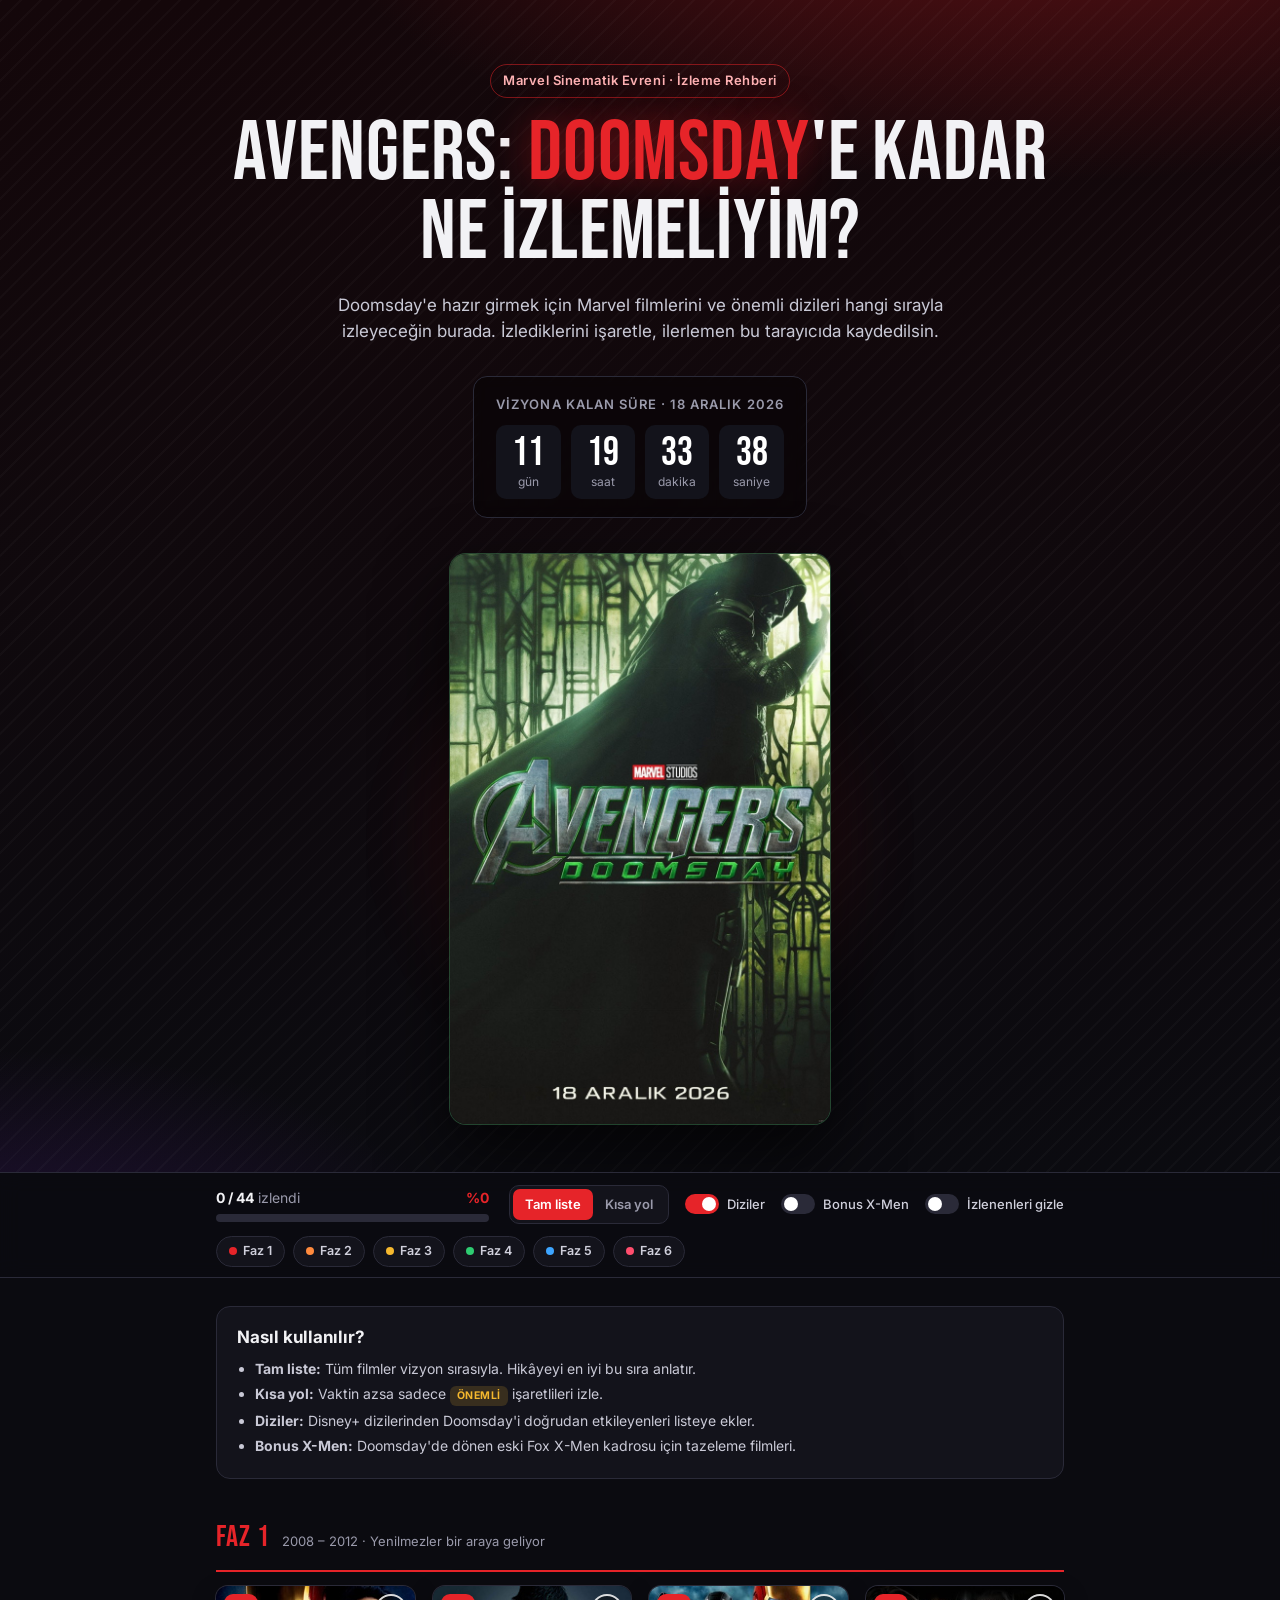
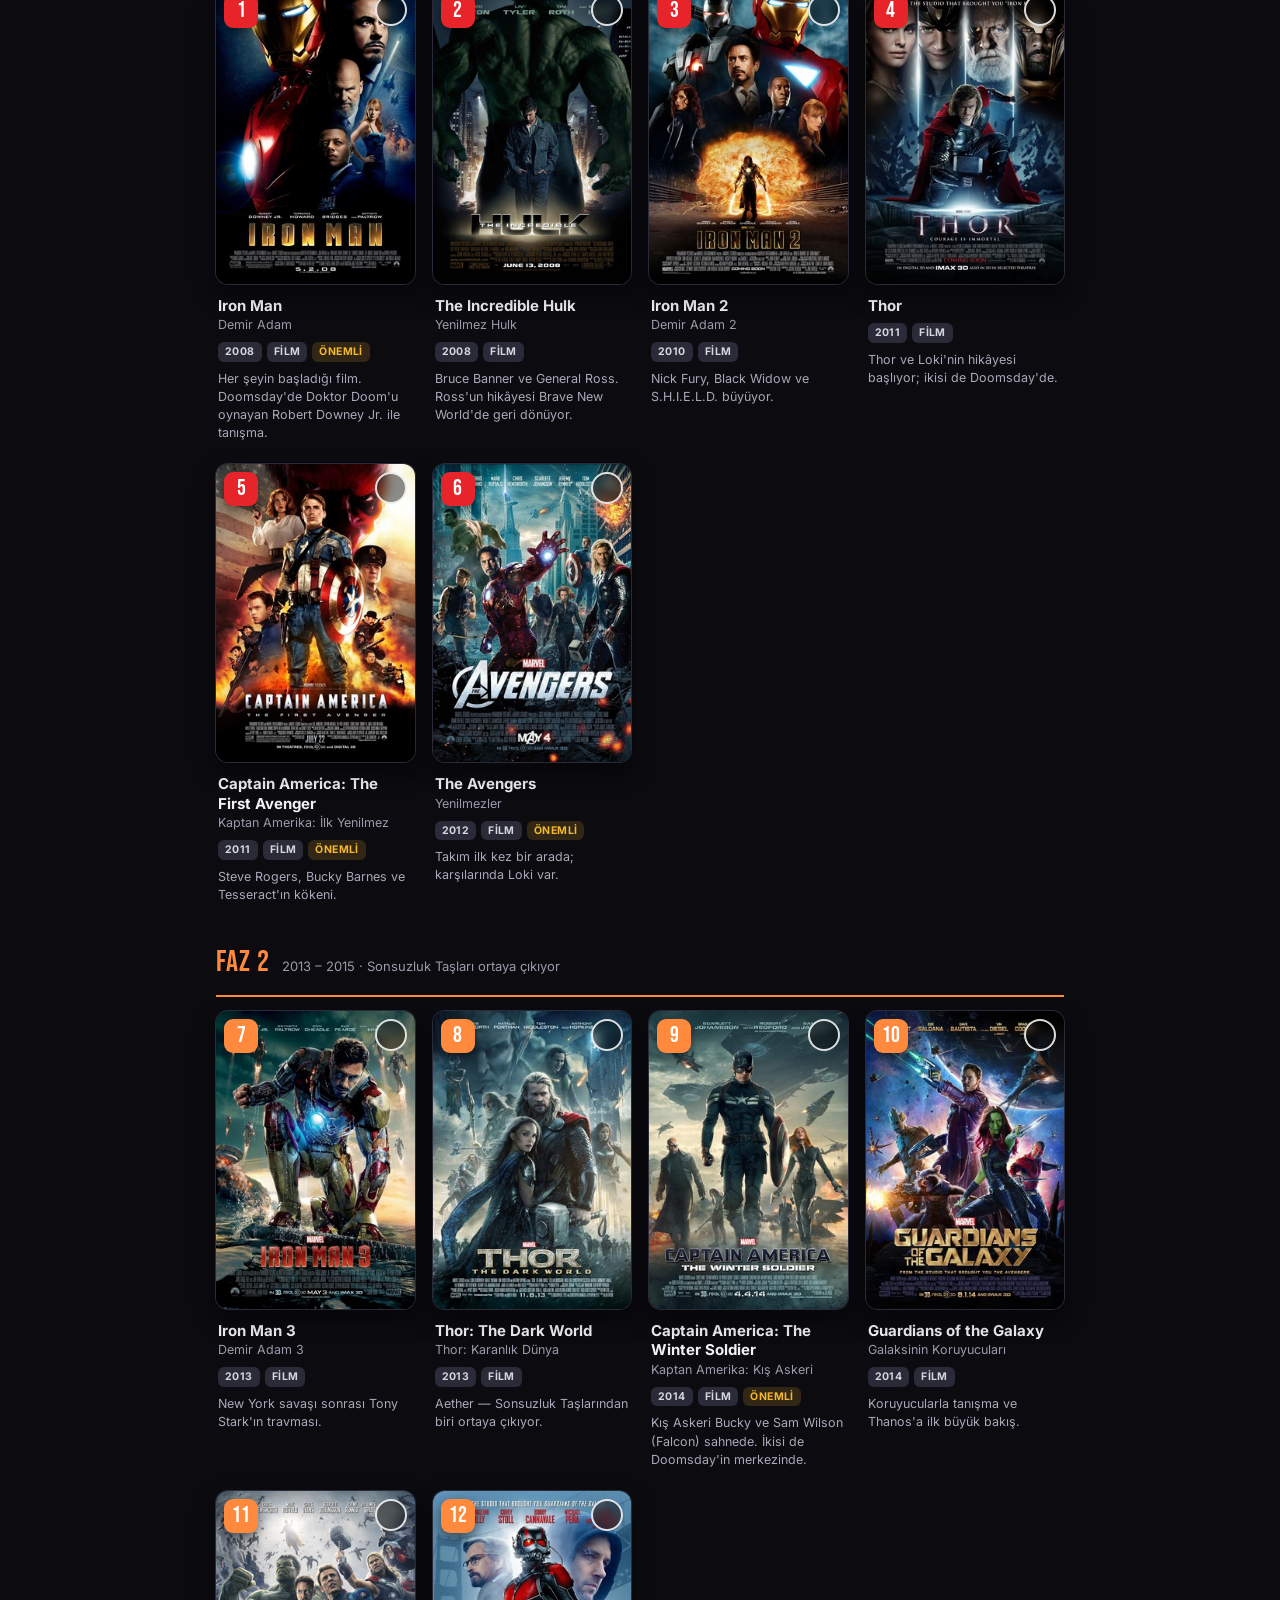
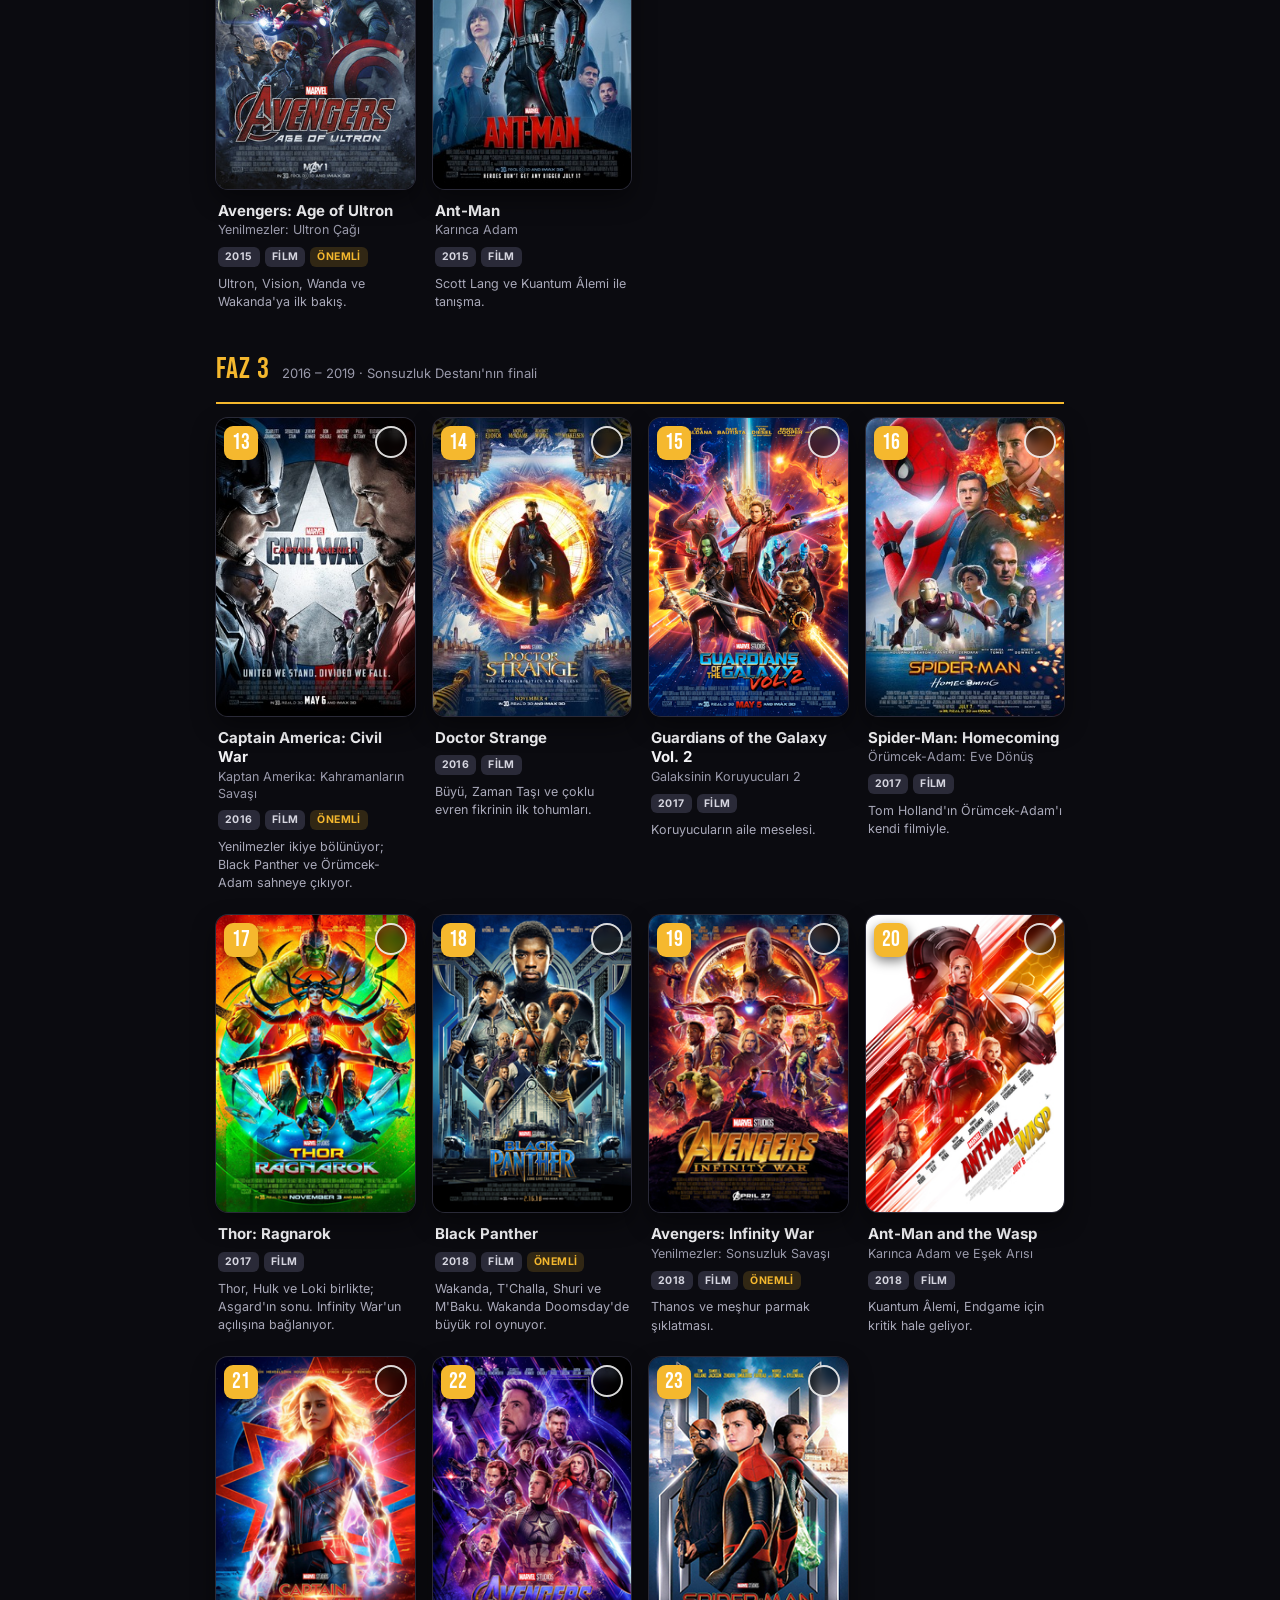
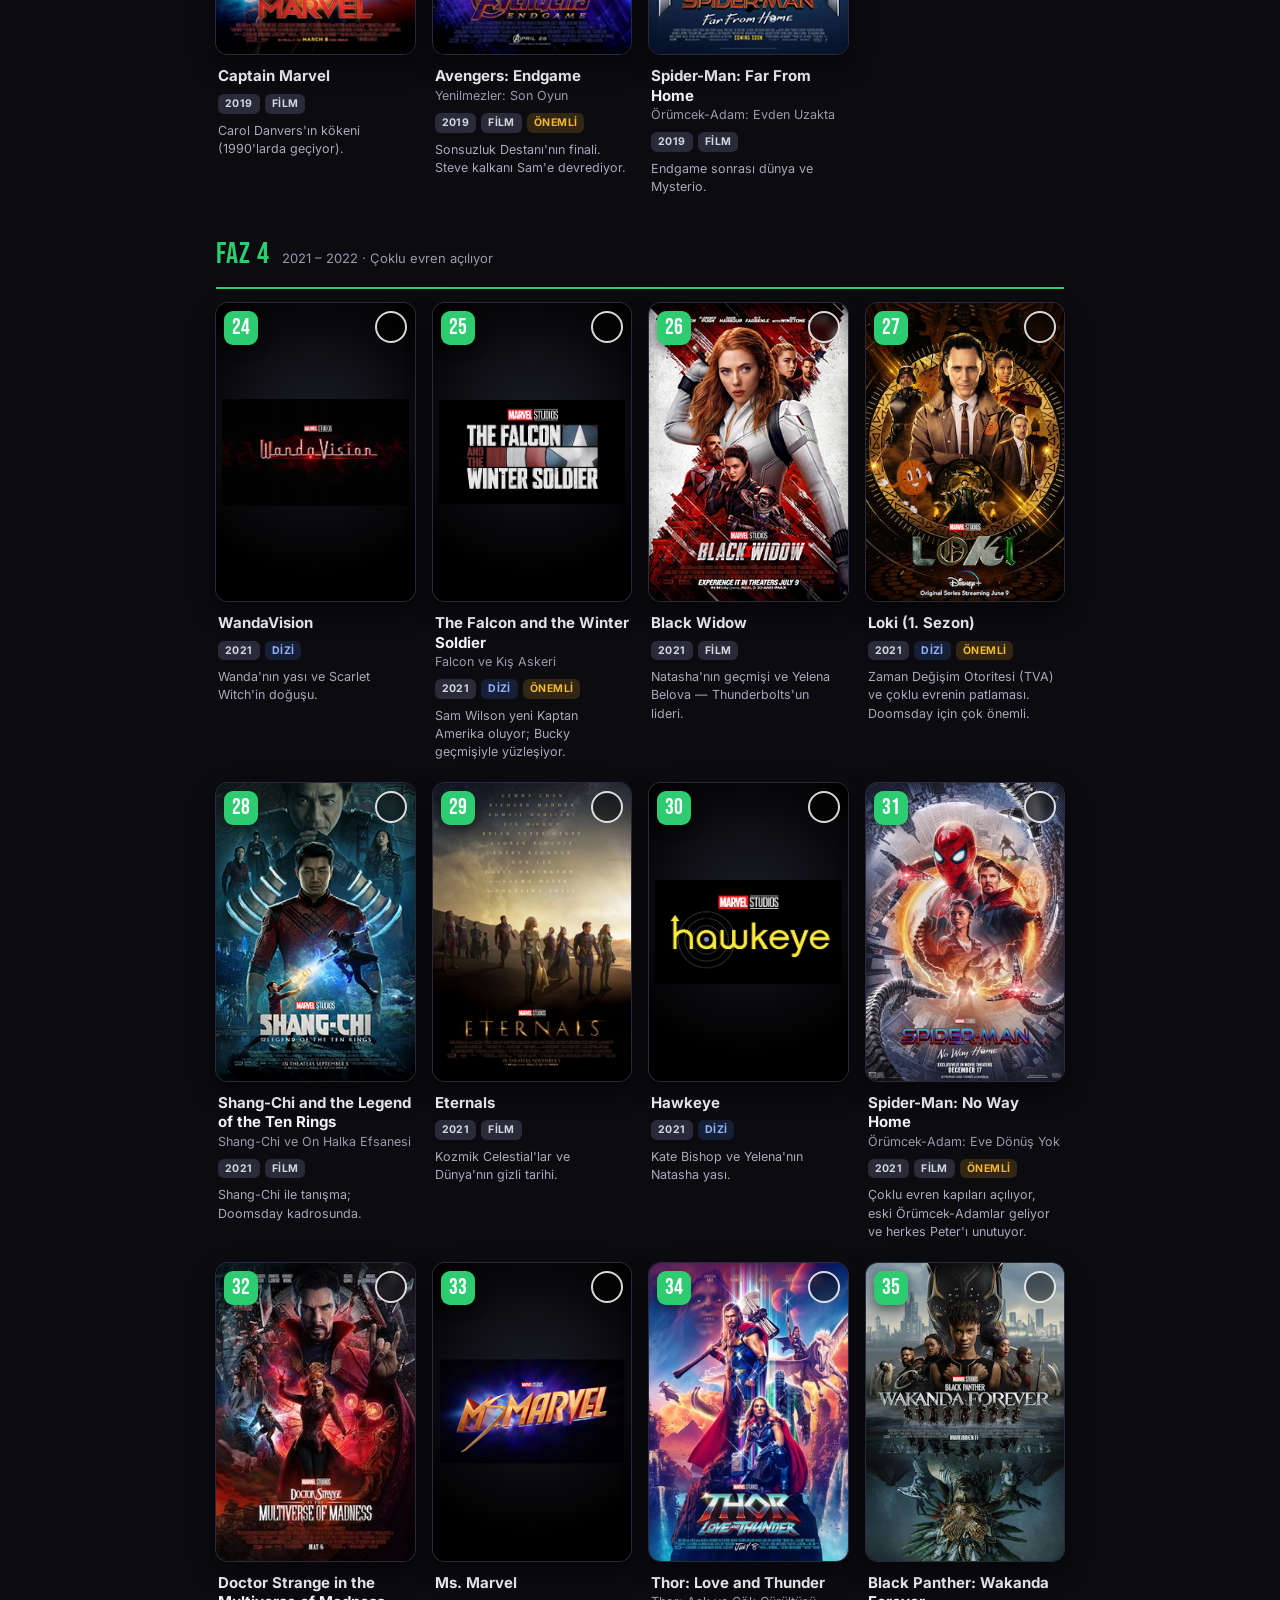
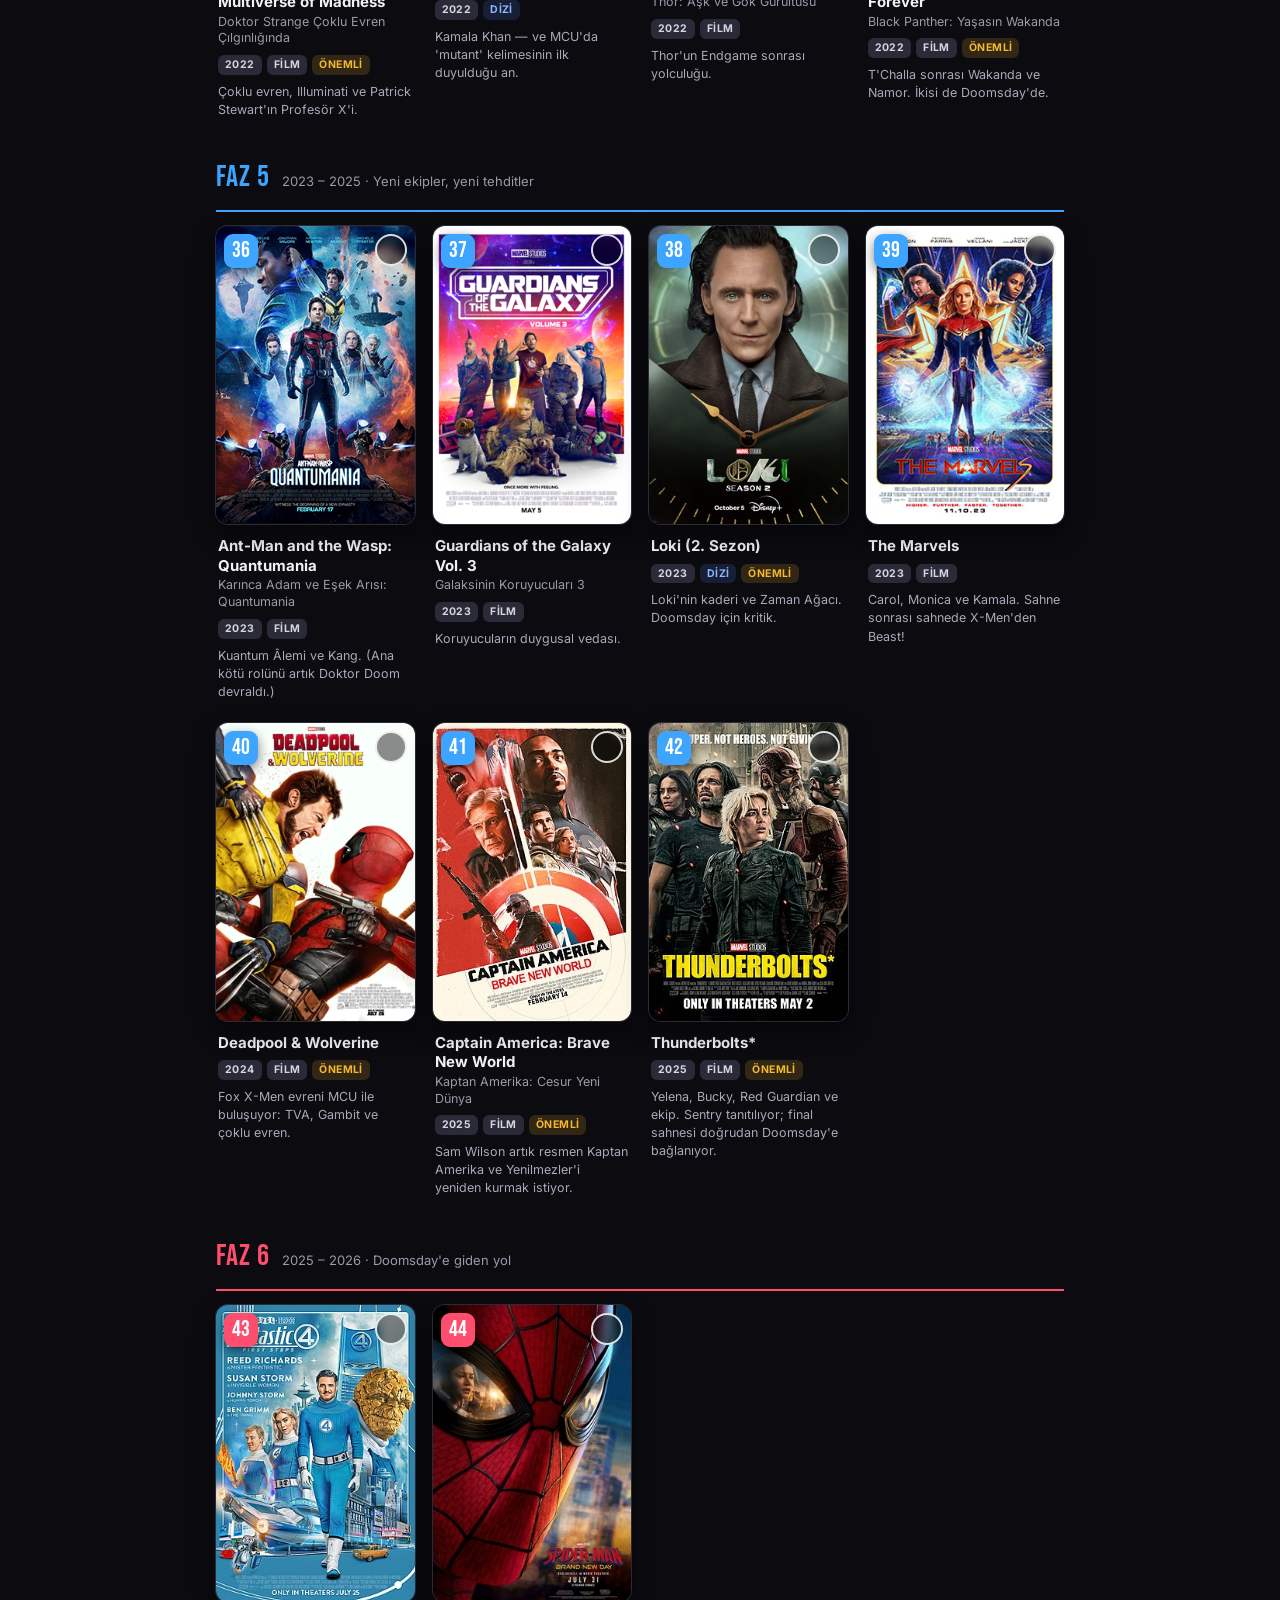
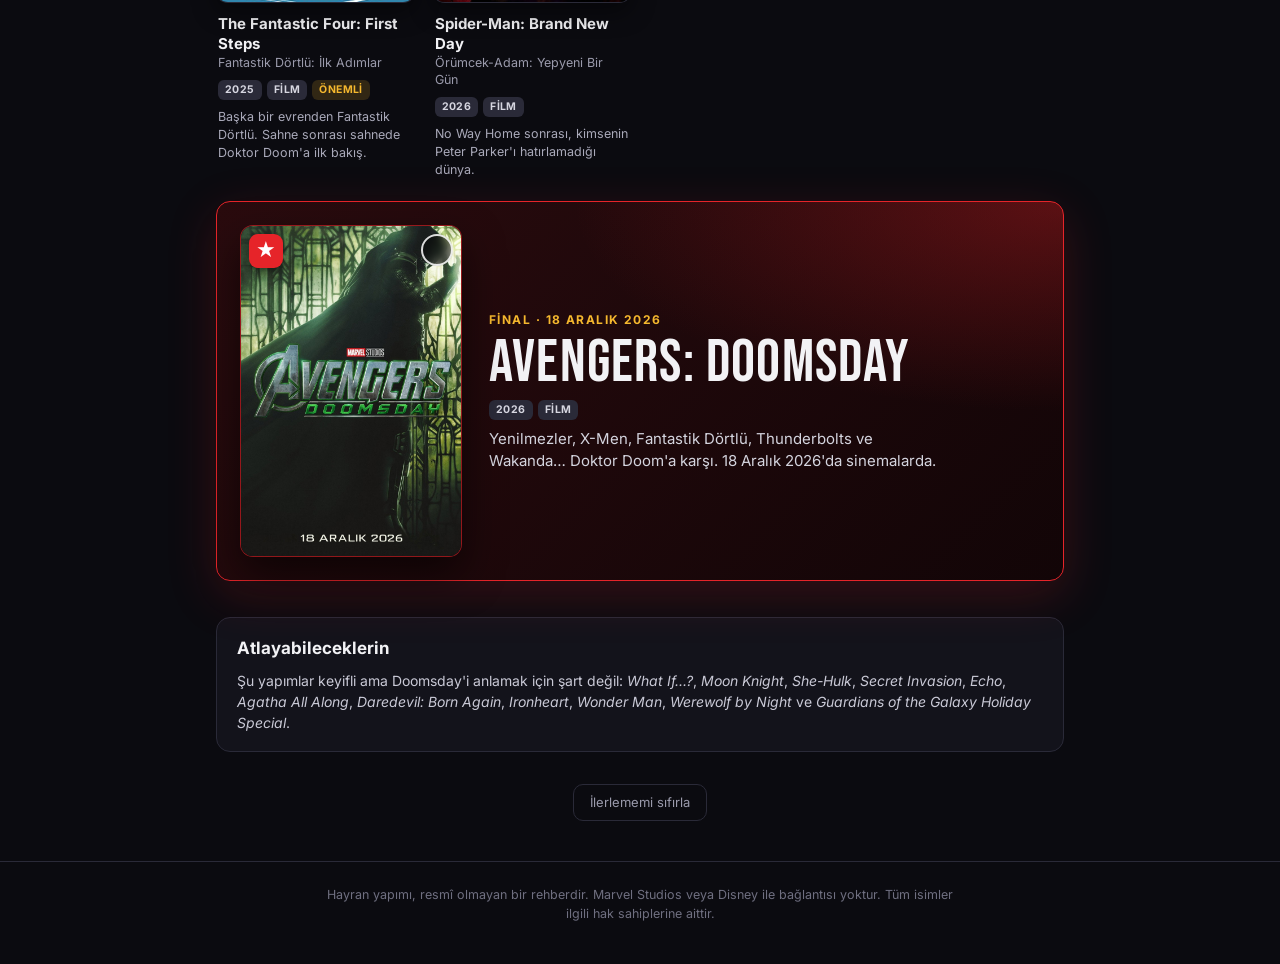
==== commit 49f386b5: "Mobil uyumu iyileştir: yapışkan araç çubuğu, filtre paneli, faz menüsü, başa dön Co-Authored-By: Cla" ====
--- a/index.html
+++ b/index.html
@@ -2,7 +2,8 @@
 <html lang="tr">
 <head>
   <meta charset="utf-8">
-  <meta name="viewport" content="width=device-width, initial-scale=1">
+  <meta name="viewport" content="width=device-width, initial-scale=1, viewport-fit=cover">
+  <meta name="theme-color" content="#0b0b10">
   <title>Doomsday'e Kadar Marvel İzleme Sırası</title>
   <meta name="description" content="Avengers: Doomsday'den önce hangi Marvel filmlerini ve dizilerini hangi sırayla izlemelisin? İzlediklerini işaretle, ilerlemeni takip et.">
   <meta property="og:title" content="Doomsday'e Kadar Marvel İzleme Sırası">
@@ -17,11 +18,11 @@
   <header class="hero">
     <div class="hero-inner">
       <p class="eyebrow">Marvel Sinematik Evreni · İzleme Rehberi</p>
-      <h1>Avengers: <span>Doomsday</span>'e Kadar<br>Ne İzlemeliyim?</h1>
+      <h1>Avengers:<br class="m-br"> <span>Doomsday</span>'e Kadar<br>Ne İzlemeliyim?</h1>
       <p class="lead">Doomsday'e hazır girmek için Marvel filmlerini ve önemli dizileri hangi sırayla izleyeceğin burada. İzlediklerini işaretle, ilerlemen bu tarayıcıda kaydedilsin.</p>
 
       <div class="countdown" id="countdown" aria-live="polite">
-        <div class="cd-label">Vizyona kalan süre · 18 Aralık 2026</div>
+        <div class="cd-label">Vizyona kalan süre <span class="cd-date"><span class="cd-dot">· </span>18 Aralık 2026</span></div>
         <div class="cd-grid">
           <div><b id="cd-d">--</b><small>gün</small></div>
           <div><b id="cd-h">--</b><small>saat</small></div>
@@ -42,7 +43,11 @@
         <div class="progress-text"><span id="progress-count">0 / 0</span> izlendi <span id="progress-pct" class="pct">%0</span></div>
         <div class="progress-bar"><div id="progress-fill"></div></div>
       </div>
-      <div class="controls">
+      <button type="button" class="filters-btn" id="filters-btn" aria-expanded="false" aria-controls="controls">
+        <svg viewBox="0 0 24 24" width="16" height="16" fill="none" stroke="currentColor" stroke-width="2.2" stroke-linecap="round"><path d="M4 6h16M7 12h10M10 18h4"/></svg>
+        Filtreler
+      </button>
+      <div class="controls" id="controls">
         <div class="seg" role="group" aria-label="Liste türü">
           <button type="button" data-mode="full" class="active">Tam liste</button>
           <button type="button" data-mode="short">Kısa yol</button>
@@ -52,6 +57,7 @@
         <label class="toggle"><input type="checkbox" id="hide-watched"><span></span>İzlenenleri gizle</label>
       </div>
     </div>
+    <nav class="phase-nav" id="phase-nav" aria-label="Fazlara git"></nav>
   </div>
 
   <main class="container">
@@ -85,6 +91,10 @@
     <p>Hayran yapımı, resmî olmayan bir rehberdir. Marvel Studios veya Disney ile bağlantısı yoktur. Tüm isimler ilgili hak sahiplerine aittir.</p>
   </footer>
 
+  <button type="button" class="to-top" id="to-top" aria-label="Başa dön">
+    <svg viewBox="0 0 24 24" width="20" height="20" fill="none" stroke="currentColor" stroke-width="2.6" stroke-linecap="round" stroke-linejoin="round"><path d="M6 14l6-6 6 6"/></svg>
+  </button>
+
   <script src="app.js"></script>
 </body>
 </html>
--- a/style.css
+++ b/style.css
@@ -15,6 +15,10 @@
 
 * { box-sizing: border-box; }
 
+button, label { -webkit-tap-highlight-color: transparent; }
+
+.m-br { display: none; }
+
 html { scroll-behavior: smooth; }
 
 body {
@@ -267,6 +271,90 @@
 .toggle input:checked + span::after { transform: translateX(14px); }
 .toggle input:focus-visible + span { outline: 2px solid var(--gold); outline-offset: 2px; }
 
+.filters-btn {
+  display: none;
+  align-items: center;
+  gap: 6px;
+  flex: none;
+  padding: 8px 12px;
+  background: var(--bg-2);
+  border: 1px solid var(--line);
+  border-radius: 10px;
+  color: var(--text);
+  font: inherit;
+  font-size: 13px;
+  font-weight: 600;
+  cursor: pointer;
+}
+
+.toolbar.open .filters-btn { border-color: var(--red); color: #fff; }
+
+/* Faz menüsü */
+.phase-nav {
+  max-width: 880px;
+  margin: 0 auto;
+  padding: 0 16px 10px;
+  display: flex;
+  gap: 8px;
+  overflow-x: auto;
+  scrollbar-width: none;
+  -webkit-overflow-scrolling: touch;
+}
+
+.phase-nav::-webkit-scrollbar { display: none; }
+.phase-nav:empty { display: none; }
+
+.phase-nav a {
+  flex: none;
+  display: inline-flex;
+  align-items: center;
+  gap: 6px;
+  padding: 5px 12px;
+  background: var(--bg-2);
+  border: 1px solid var(--line);
+  border-radius: 99px;
+  color: #d0d0dc;
+  font-size: 12.5px;
+  font-weight: 600;
+  text-decoration: none;
+  white-space: nowrap;
+  -webkit-tap-highlight-color: transparent;
+}
+
+.phase-nav a::before {
+  content: "";
+  width: 8px;
+  height: 8px;
+  border-radius: 50%;
+  background: var(--c);
+}
+
+.phase-nav a:hover { border-color: var(--c); color: #fff; }
+
+/* Başa dön */
+.to-top {
+  position: fixed;
+  right: max(16px, env(safe-area-inset-right));
+  bottom: calc(16px + env(safe-area-inset-bottom));
+  z-index: 20;
+  width: 46px;
+  height: 46px;
+  display: grid;
+  place-items: center;
+  border: 0;
+  border-radius: 50%;
+  background: var(--red);
+  color: #fff;
+  box-shadow: 0 8px 24px rgba(0, 0, 0, .5);
+  cursor: pointer;
+  opacity: 0;
+  transform: translateY(12px);
+  pointer-events: none;
+  transition: opacity .25s, transform .25s;
+}
+
+.to-top.show { opacity: 1; transform: none; pointer-events: auto; }
+
 /* ---------- Content ---------- */
 .container {
   max-width: 880px;
@@ -287,7 +375,7 @@
 .info-card p { margin: 0; color: #c9c9d6; font-size: 14px; }
 .info.skip { margin-top: 36px; }
 
-.phase { margin-top: 36px; }
+.phase { margin-top: 36px; scroll-margin-top: calc(var(--toolbar-h, 120px) + 12px); }
 
 .phase-head {
   display: flex;
@@ -322,6 +410,7 @@
   cursor: pointer;
   border-radius: var(--radius);
   outline: none;
+  -webkit-tap-highlight-color: transparent;
 }
 
 .item:focus-visible .poster { outline: 3px solid var(--gold); outline-offset: 3px; }
@@ -337,10 +426,15 @@
   transition: transform .25s ease, box-shadow .25s ease;
 }
 
-.item:hover .poster {
-  transform: translateY(-4px);
-  box-shadow: 0 0 0 2px var(--phase-color, var(--red)), 0 16px 36px rgba(0, 0, 0, .6);
-}
+@media (hover: hover) {
+  .item:hover .poster {
+    transform: translateY(-4px);
+    box-shadow: 0 0 0 2px var(--phase-color, var(--red)), 0 16px 36px rgba(0, 0, 0, .6);
+  }
+  .item:hover .check { transform: scale(1.08); }
+}
+
+.item:active .poster { transform: scale(.97); }
 
 .poster img {
   position: absolute;
@@ -404,7 +498,6 @@
   transition: background .2s, border-color .2s, transform .2s;
 }
 
-.item:hover .check { transform: scale(1.08); }
 .check svg { width: 16px; height: 16px; opacity: 0; transition: opacity .2s; }
 
 .watched-label {
@@ -514,7 +607,7 @@
 
 footer {
   border-top: 1px solid var(--line);
-  padding: 24px 16px 40px;
+  padding: 24px 16px calc(40px + env(safe-area-inset-bottom));
   text-align: center;
   color: #6f6f80;
   font-size: 12.5px;
@@ -524,18 +617,61 @@
 
 /* ---------- Mobile ---------- */
 @media (max-width: 600px) {
-  .hero { padding: 44px 16px 36px; }
-  .lead { font-size: 15px; }
-  .cd-grid { grid-template-columns: repeat(4, minmax(56px, 1fr)); gap: 6px; }
+  .hero { padding: 36px 16px 32px; }
+  .eyebrow { font-size: 12px; padding: 5px 10px; margin-bottom: 14px; }
+  .m-br { display: inline; }
+  h1 { font-size: clamp(40px, 12.5vw, 60px); line-height: .98; }
+  .lead { font-size: 15px; margin-top: 14px; }
+
+  .countdown { display: block; margin-top: 24px; padding: 14px 12px; }
+  .cd-label { font-size: 11.5px; letter-spacing: .06em; }
+  .cd-date { display: block; margin-top: 2px; color: #c9c9d6; }
+  .cd-dot { display: none; }
+  .cd-grid { grid-template-columns: repeat(4, minmax(0, 1fr)); gap: 6px; }
   .cd-grid b { font-size: 30px; }
-  .toolbar { position: static; }
-  .controls { width: 100%; }
-  .items { grid-template-columns: repeat(2, minmax(0, 1fr)); gap: 18px 12px; }
+  .hero-poster { width: min(300px, 72vw); margin-top: 28px; }
+
+  /* Yapışkan, sıkışık araç çubuğu */
+  .toolbar-inner { padding: 10px 16px; gap: 10px 12px; flex-wrap: wrap; }
+  .progress-wrap { flex: 1 1 0; min-width: 0; }
+  .progress-text { font-size: 13px; margin-bottom: 5px; }
+  .filters-btn { display: inline-flex; }
+  .controls {
+    display: none;
+    width: 100%;
+    grid-template-columns: 1fr 1fr;
+    gap: 12px;
+    padding: 4px 0 2px;
+  }
+  .toolbar.open .controls { display: grid; }
+  .seg { grid-column: 1 / -1; display: flex; }
+  .seg button { flex: 1; padding: 9px 12px; font-size: 14px; }
+  .toggle { font-size: 14px; min-height: 32px; }
+
+  .container { padding: 20px 16px 32px; }
+  .info-card { padding: 16px; }
+  .phase { margin-top: 28px; }
+  .phase-head { flex-wrap: wrap; gap: 2px 10px; }
+  .phase-head h3 { font-size: 26px; }
+  .phase-head p { font-size: 12px; }
+
+  .items { grid-template-columns: repeat(2, minmax(0, 1fr)); gap: 20px 12px; }
+  .info-body { padding-top: 10px; }
   .note { display: -webkit-box; -webkit-line-clamp: 4; -webkit-box-orient: vertical; overflow: hidden; }
-  .num { min-width: 28px; height: 28px; font-size: 18px; }
-  .check { width: 28px; height: 28px; }
+  .num { min-width: 28px; height: 28px; font-size: 18px; top: 6px; left: 6px; }
+  .check { width: 30px; height: 30px; top: 6px; right: 6px; }
   .title { font-size: 14px; }
   .item.finale { flex-direction: column; align-items: stretch; gap: 18px; padding: 16px; }
   .item.finale .poster { flex: none; width: 62%; margin: 0 auto; }
-  .item.finale .note { -webkit-line-clamp: unset; display: block; }
-}
+  .item.finale .info-body { text-align: center; }
+  .item.finale .meta { justify-content: center; }
+  .item.finale .note { -webkit-line-clamp: unset; display: block; margin-left: auto; margin-right: auto; }
+}
+
+@media (max-width: 360px) {
+  .items { gap: 18px 10px; }
+  .title { font-size: 13.5px; }
+  .tr-title, .note { font-size: 12px; }
+  .badge { font-size: 10px; padding: 2px 6px; }
+  .cd-grid b { font-size: 26px; }
+}
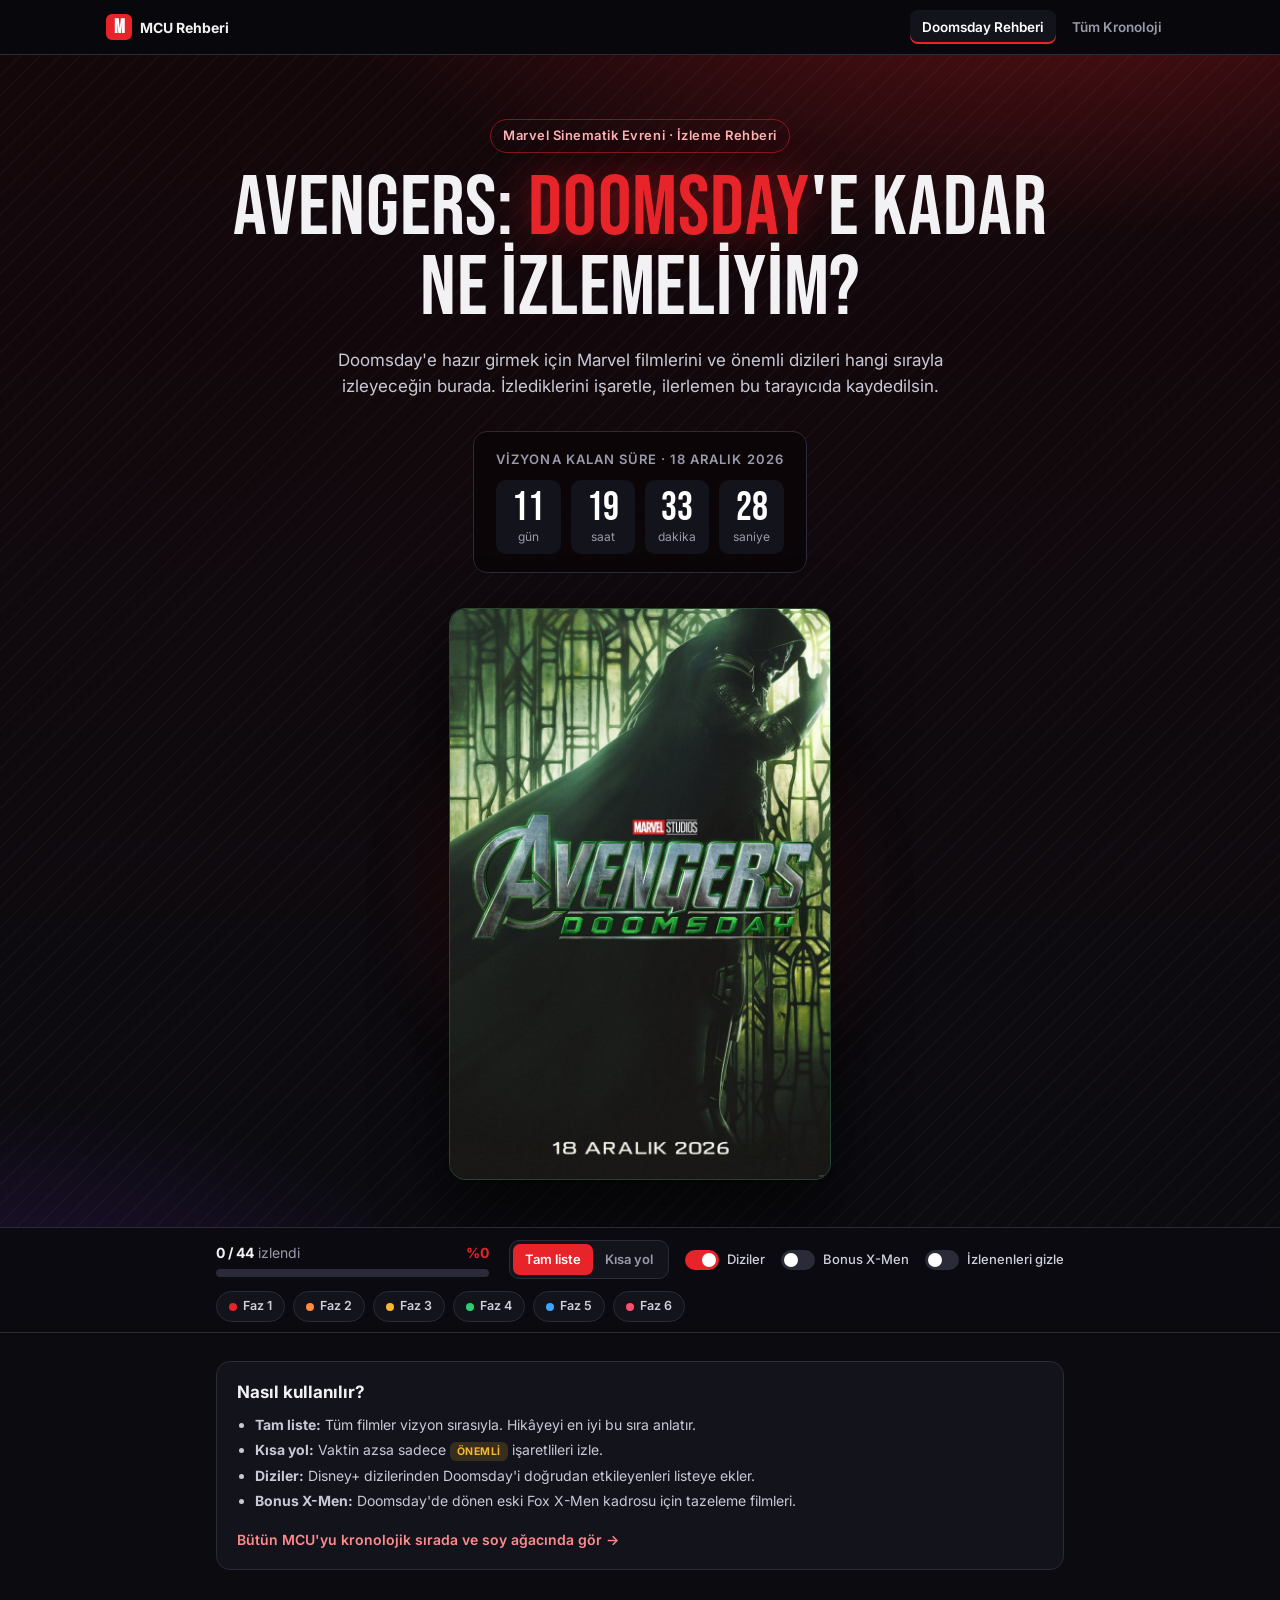
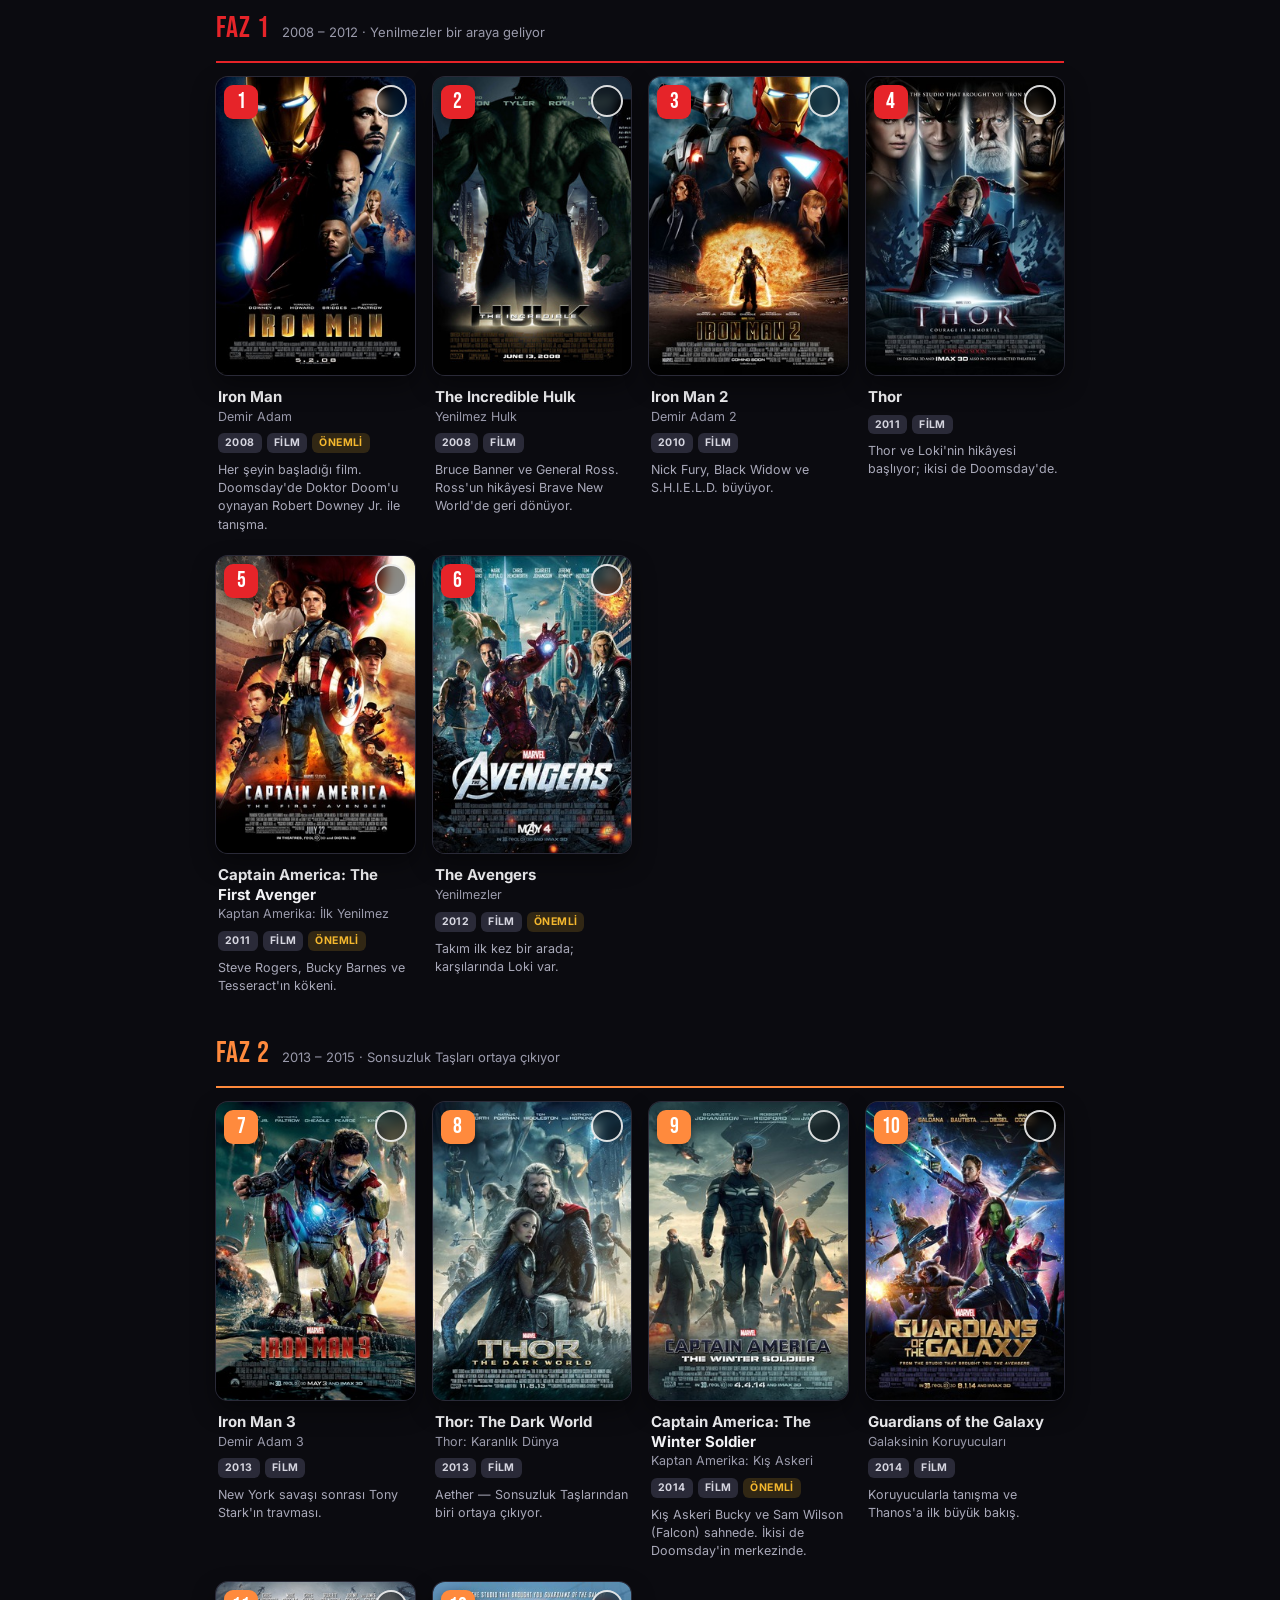
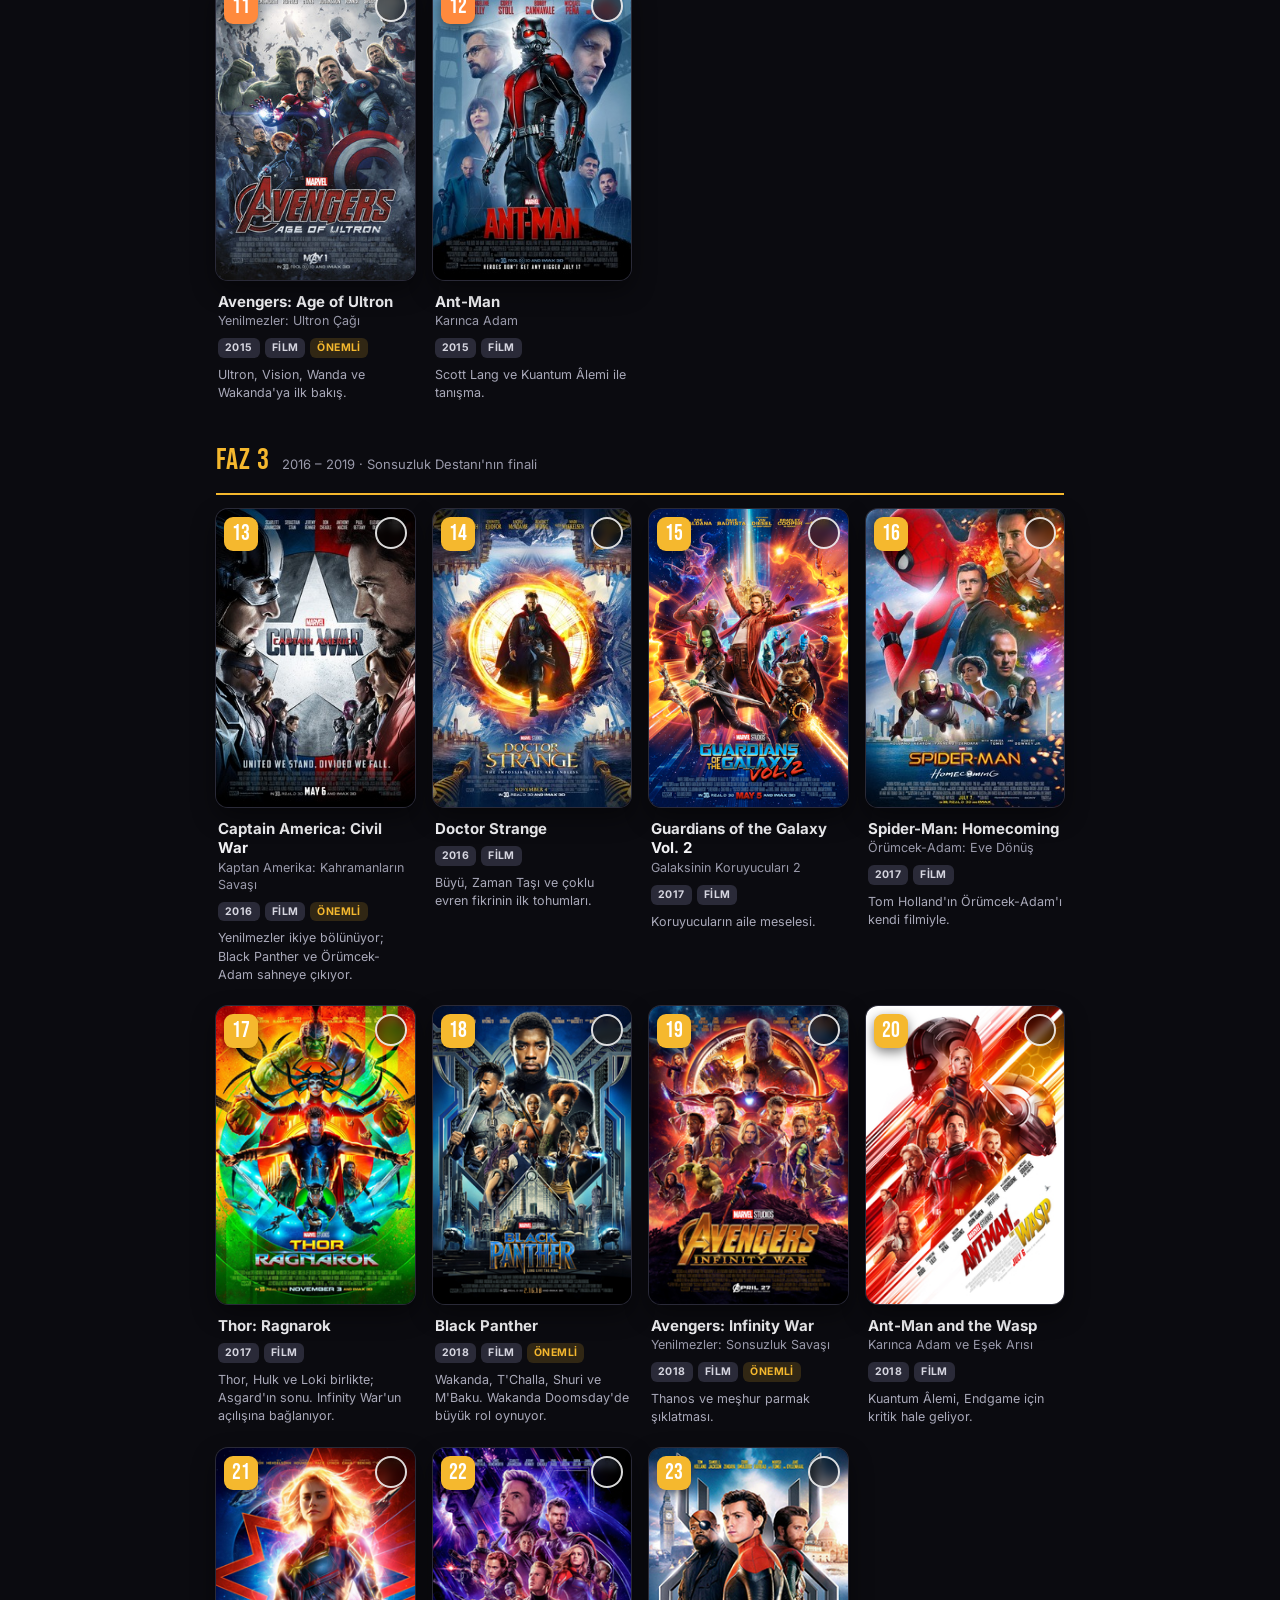
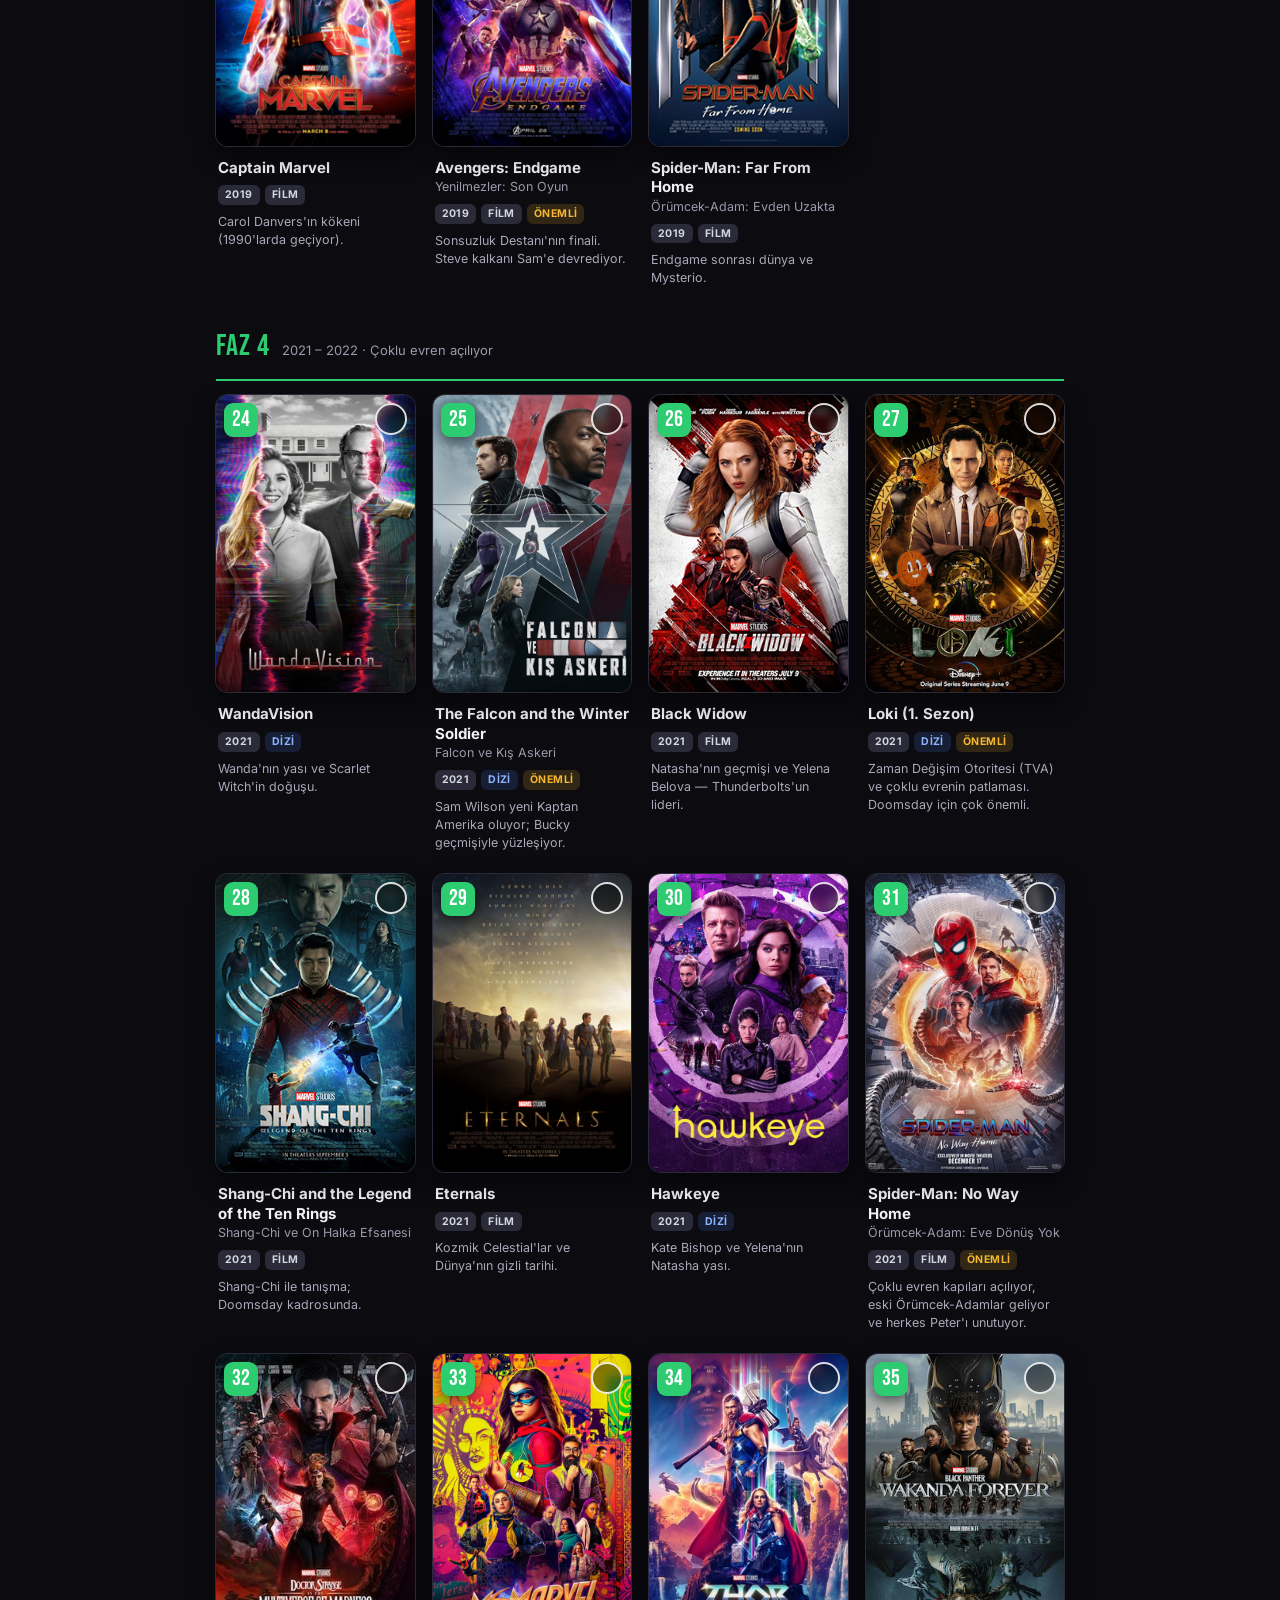
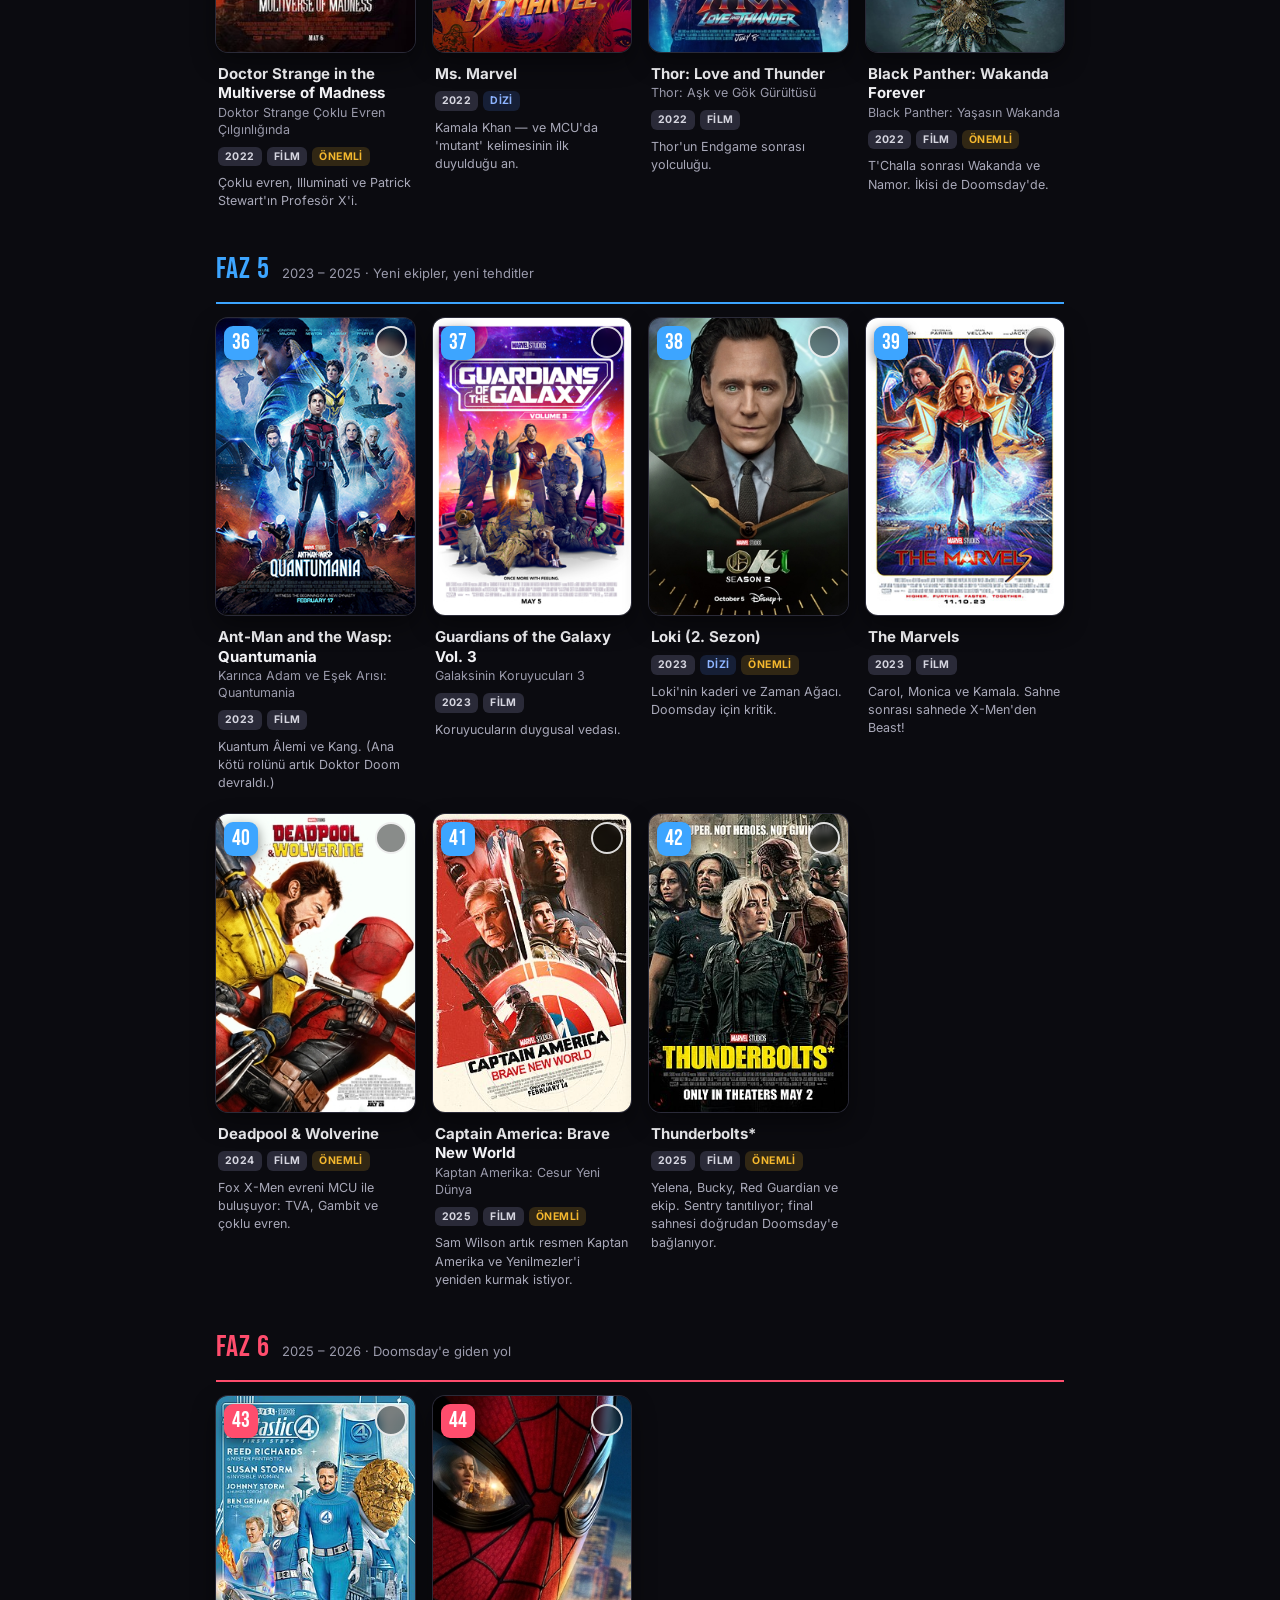
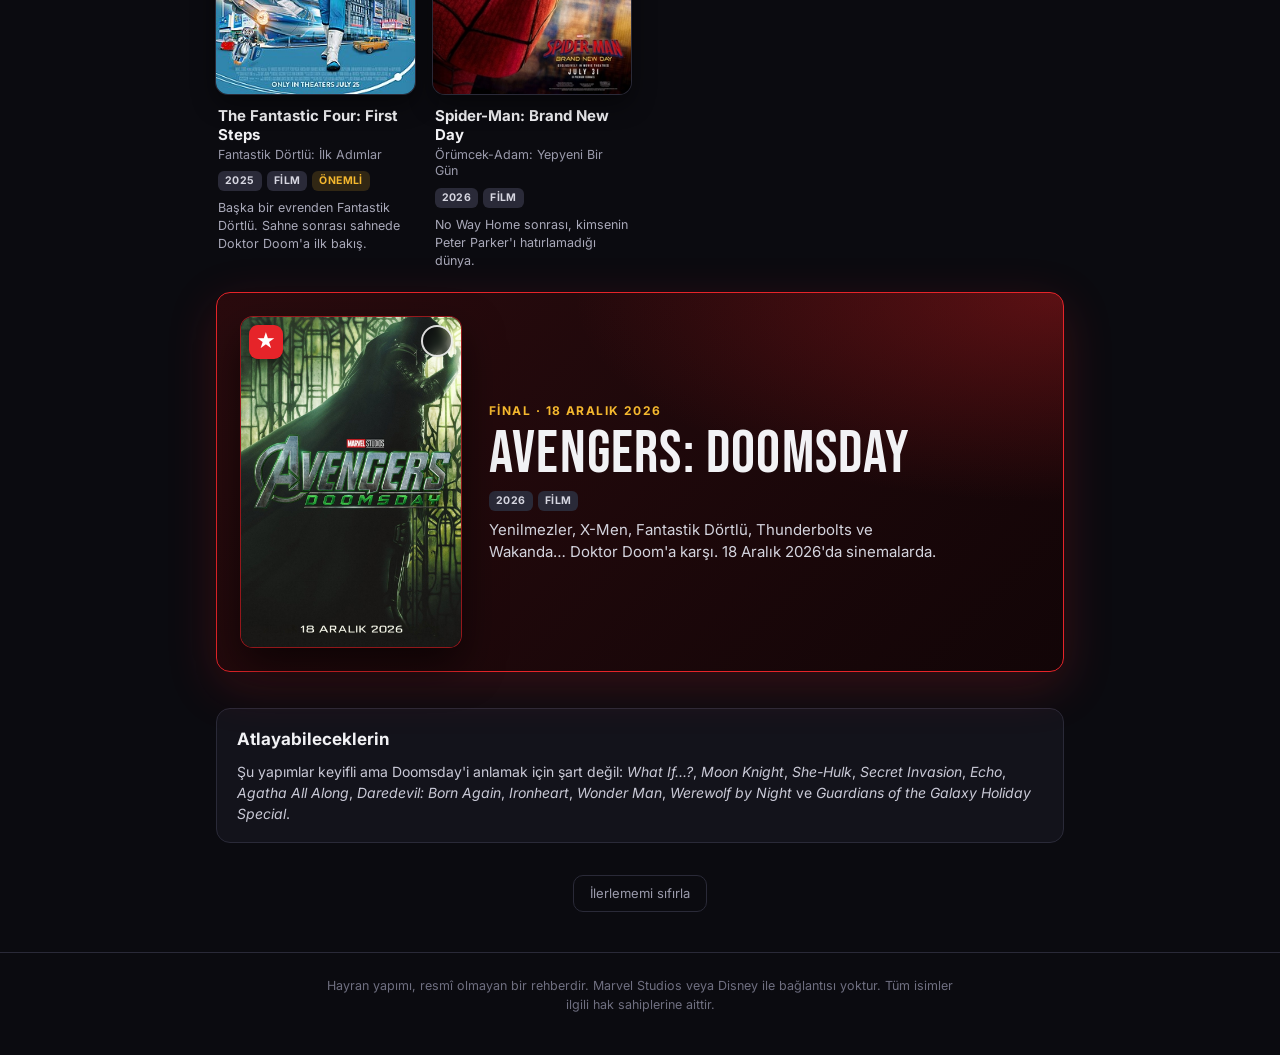
==== commit 5967888d: "Tüm MCU kronolojisi sayfası: tablo ve soy ağacı görünümü Dizilerin logo görsellerini gerçek afişlerl" ====
--- a/index.html
+++ b/index.html
@@ -15,6 +15,16 @@
   <link rel="stylesheet" href="style.css">
 </head>
 <body>
+  <nav class="site-nav" aria-label="Sayfalar">
+    <div class="site-nav-inner">
+      <a href="index.html" class="brand"><span class="brand-m">M</span><span class="brand-text">MCU Rehberi</span></a>
+      <div class="site-links">
+        <a href="index.html" aria-current="page">Doomsday Rehberi</a>
+        <a href="kronoloji.html">Tüm Kronoloji</a>
+      </div>
+    </div>
+  </nav>
+
   <header class="hero">
     <div class="hero-inner">
       <p class="eyebrow">Marvel Sinematik Evreni · İzleme Rehberi</p>
@@ -70,6 +80,7 @@
           <li><b>Diziler:</b> Disney+ dizilerinden Doomsday'i doğrudan etkileyenleri listeye ekler.</li>
           <li><b>Bonus X-Men:</b> Doomsday'de dönen eski Fox X-Men kadrosu için tazeleme filmleri.</li>
         </ul>
+        <a class="cta" href="kronoloji.html">Bütün MCU'yu kronolojik sırada ve soy ağacında gör →</a>
       </div>
     </section>
 
--- a/style.css
+++ b/style.css
@@ -29,6 +29,72 @@
   line-height: 1.5;
   -webkit-font-smoothing: antialiased;
 }
+
+/* ---------- Site menüsü ---------- */
+.site-nav {
+  background: #08080c;
+  border-bottom: 1px solid var(--line);
+}
+
+.site-nav-inner {
+  max-width: 1100px;
+  margin: 0 auto;
+  padding: 10px max(16px, env(safe-area-inset-right)) 10px max(16px, env(safe-area-inset-left));
+  display: flex;
+  align-items: center;
+  justify-content: space-between;
+  gap: 12px;
+}
+
+.brand {
+  display: inline-flex;
+  align-items: center;
+  gap: 8px;
+  color: var(--text);
+  font-weight: 700;
+  font-size: 14px;
+  text-decoration: none;
+  white-space: nowrap;
+}
+
+.brand-m {
+  display: grid;
+  place-items: center;
+  width: 26px;
+  height: 26px;
+  border-radius: 6px;
+  background: var(--red);
+  color: #fff;
+  font-family: "Bebas Neue", Impact, sans-serif;
+  font-size: 20px;
+  line-height: 1;
+}
+
+.site-links { display: flex; gap: 4px; }
+
+.site-links a {
+  padding: 7px 12px;
+  border-radius: 8px;
+  color: var(--muted);
+  font-size: 13.5px;
+  font-weight: 600;
+  text-decoration: none;
+  white-space: nowrap;
+}
+
+.site-links a:hover { color: var(--text); background: var(--bg-2); }
+.site-links a[aria-current="page"] { color: #fff; background: var(--bg-2); box-shadow: inset 0 -2px 0 var(--red); }
+
+.cta {
+  display: inline-block;
+  margin-top: 14px;
+  color: #ff8a8d;
+  font-size: 14px;
+  font-weight: 600;
+  text-decoration: none;
+}
+
+.cta:hover { color: #fff; }
 
 /* ---------- Hero ---------- */
 .hero {
@@ -617,6 +683,8 @@
 
 /* ---------- Mobile ---------- */
 @media (max-width: 600px) {
+  .brand-text { display: none; }
+  .site-links a { padding: 7px 9px; font-size: 13px; }
   .hero { padding: 36px 16px 32px; }
   .eyebrow { font-size: 12px; padding: 5px 10px; margin-bottom: 14px; }
   .m-br { display: inline; }
